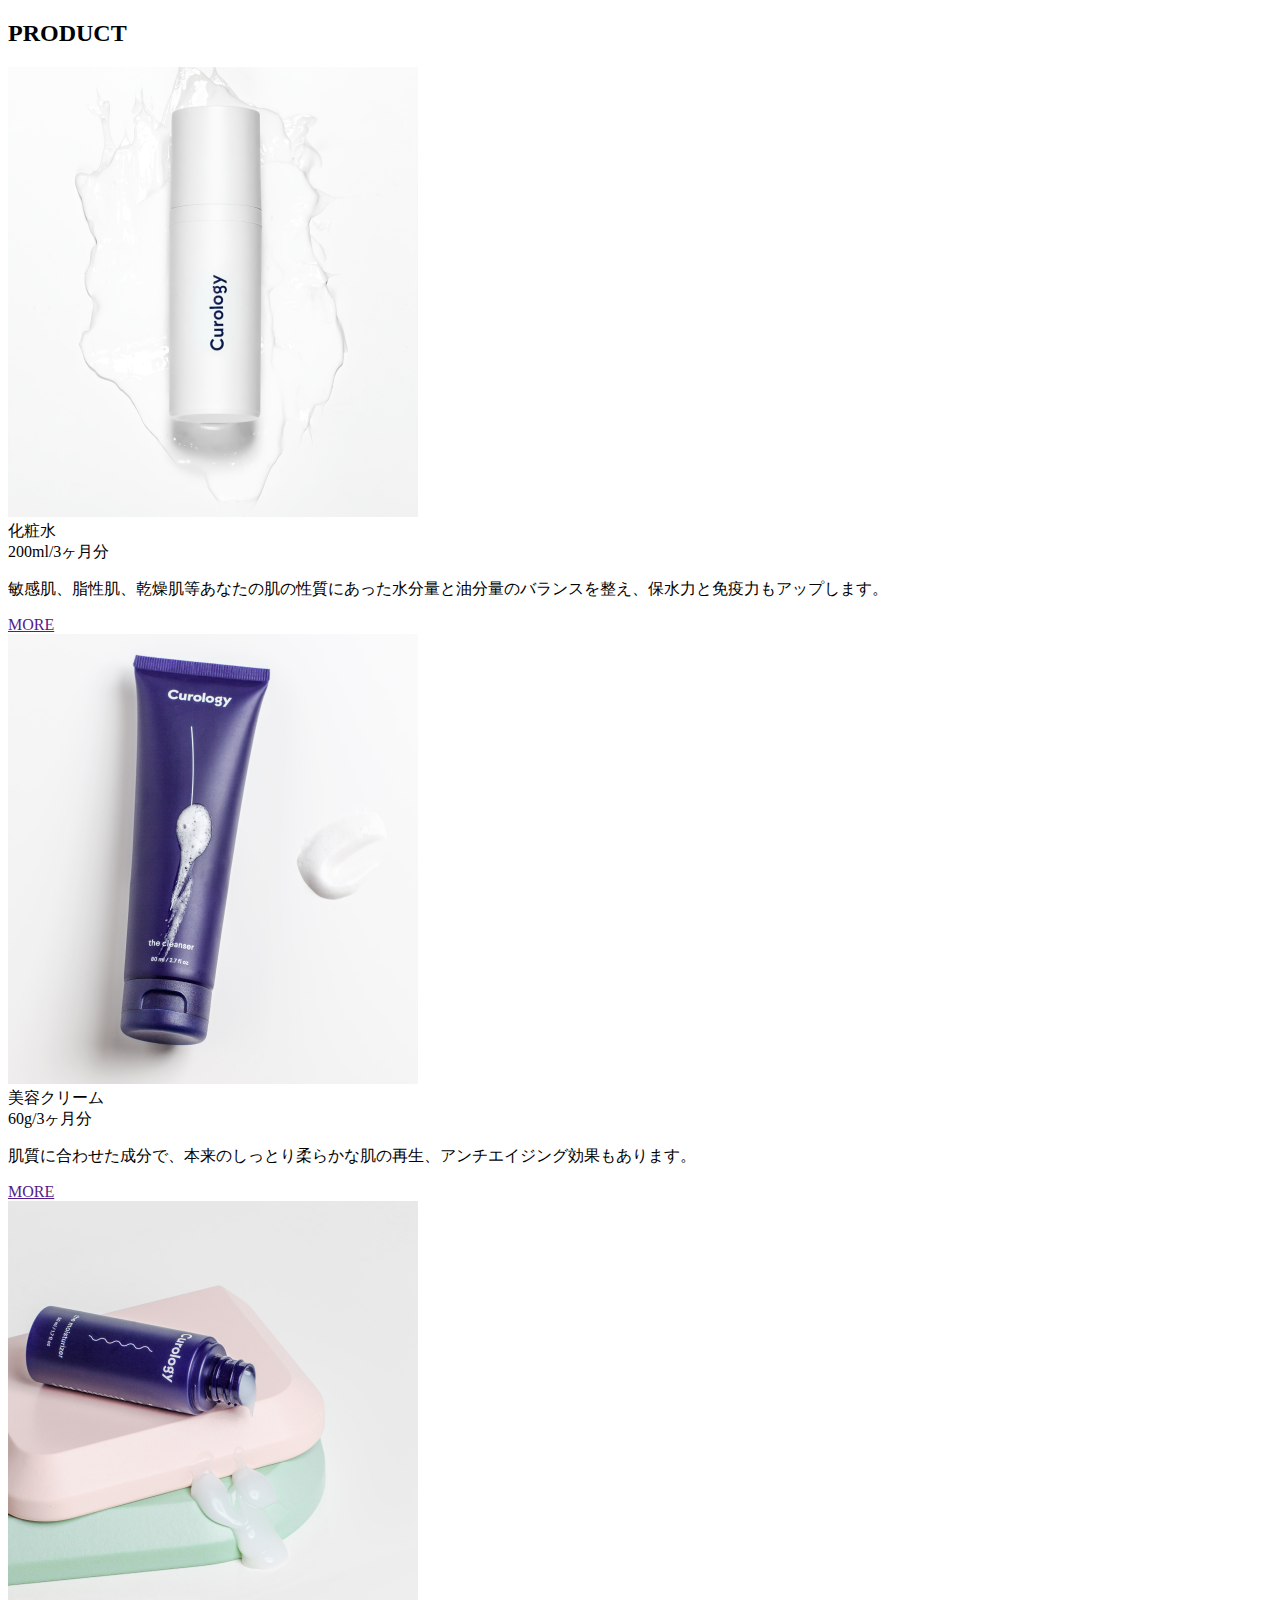
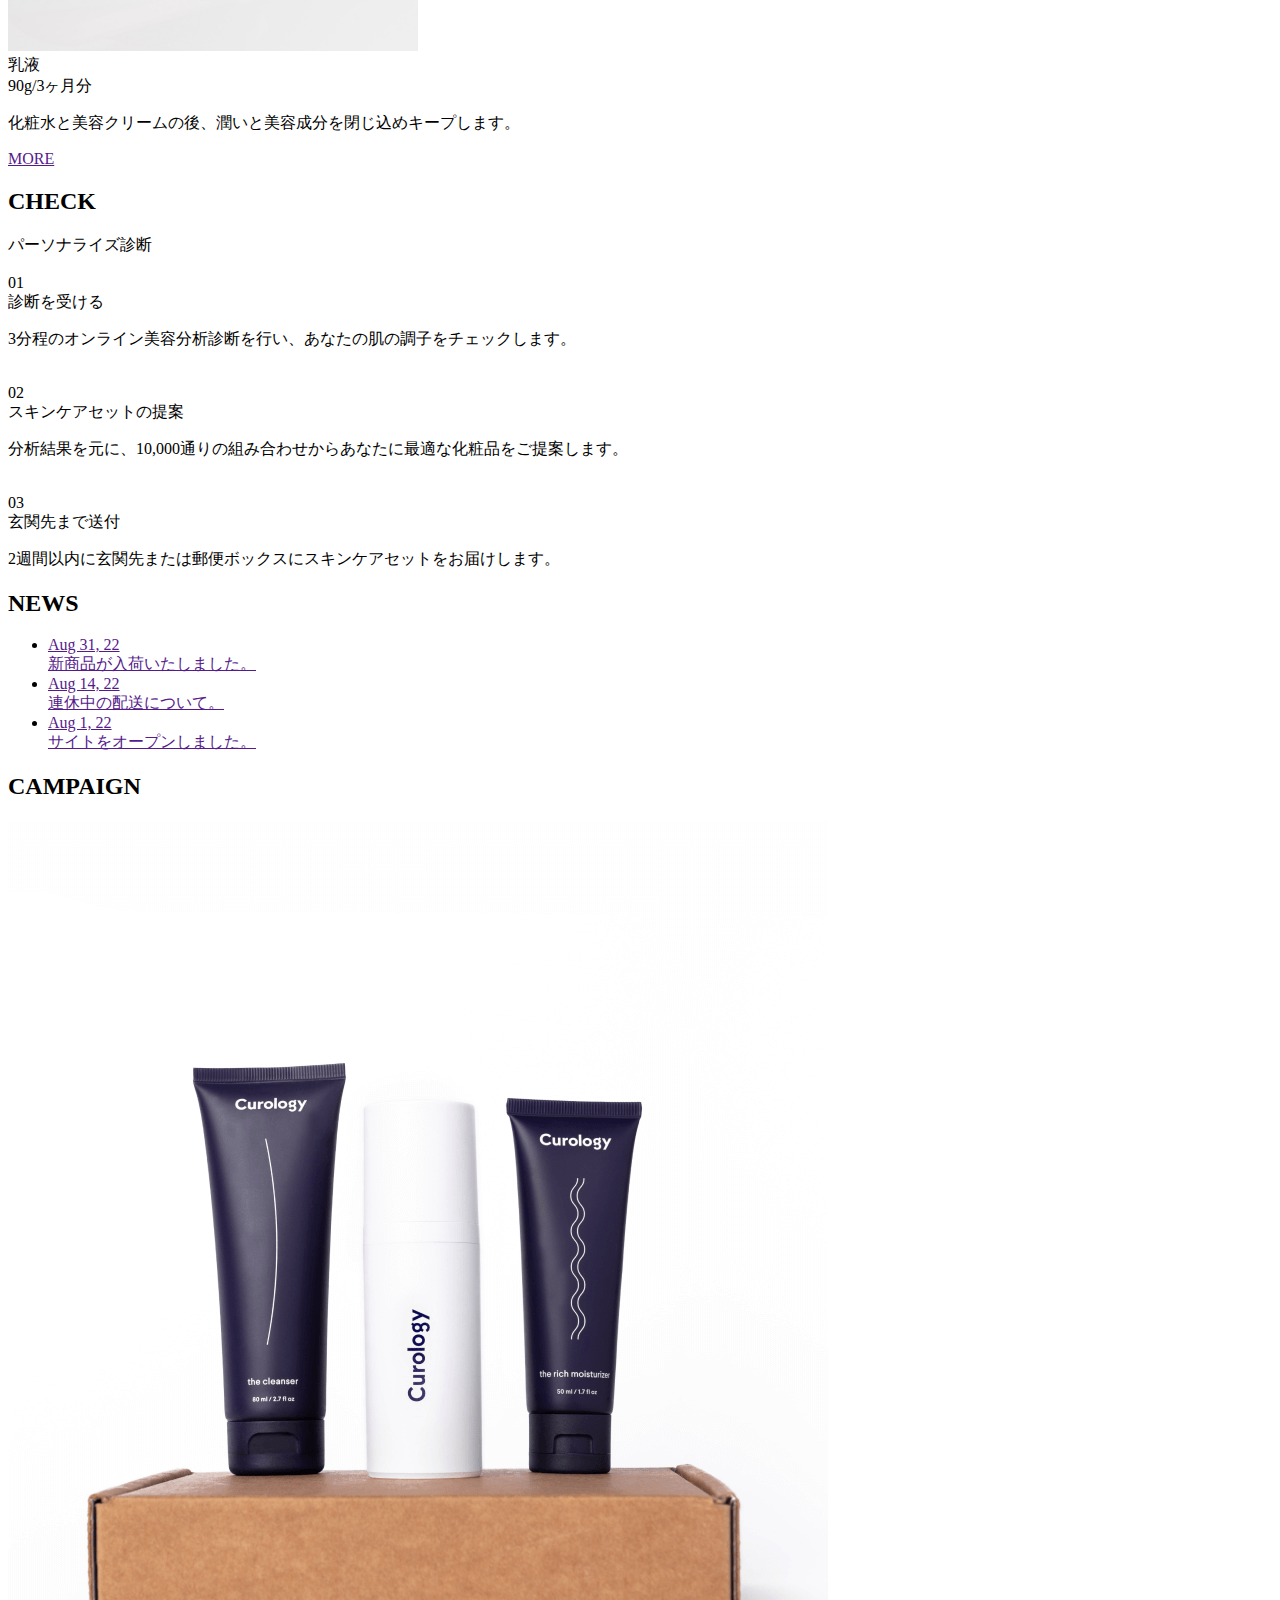
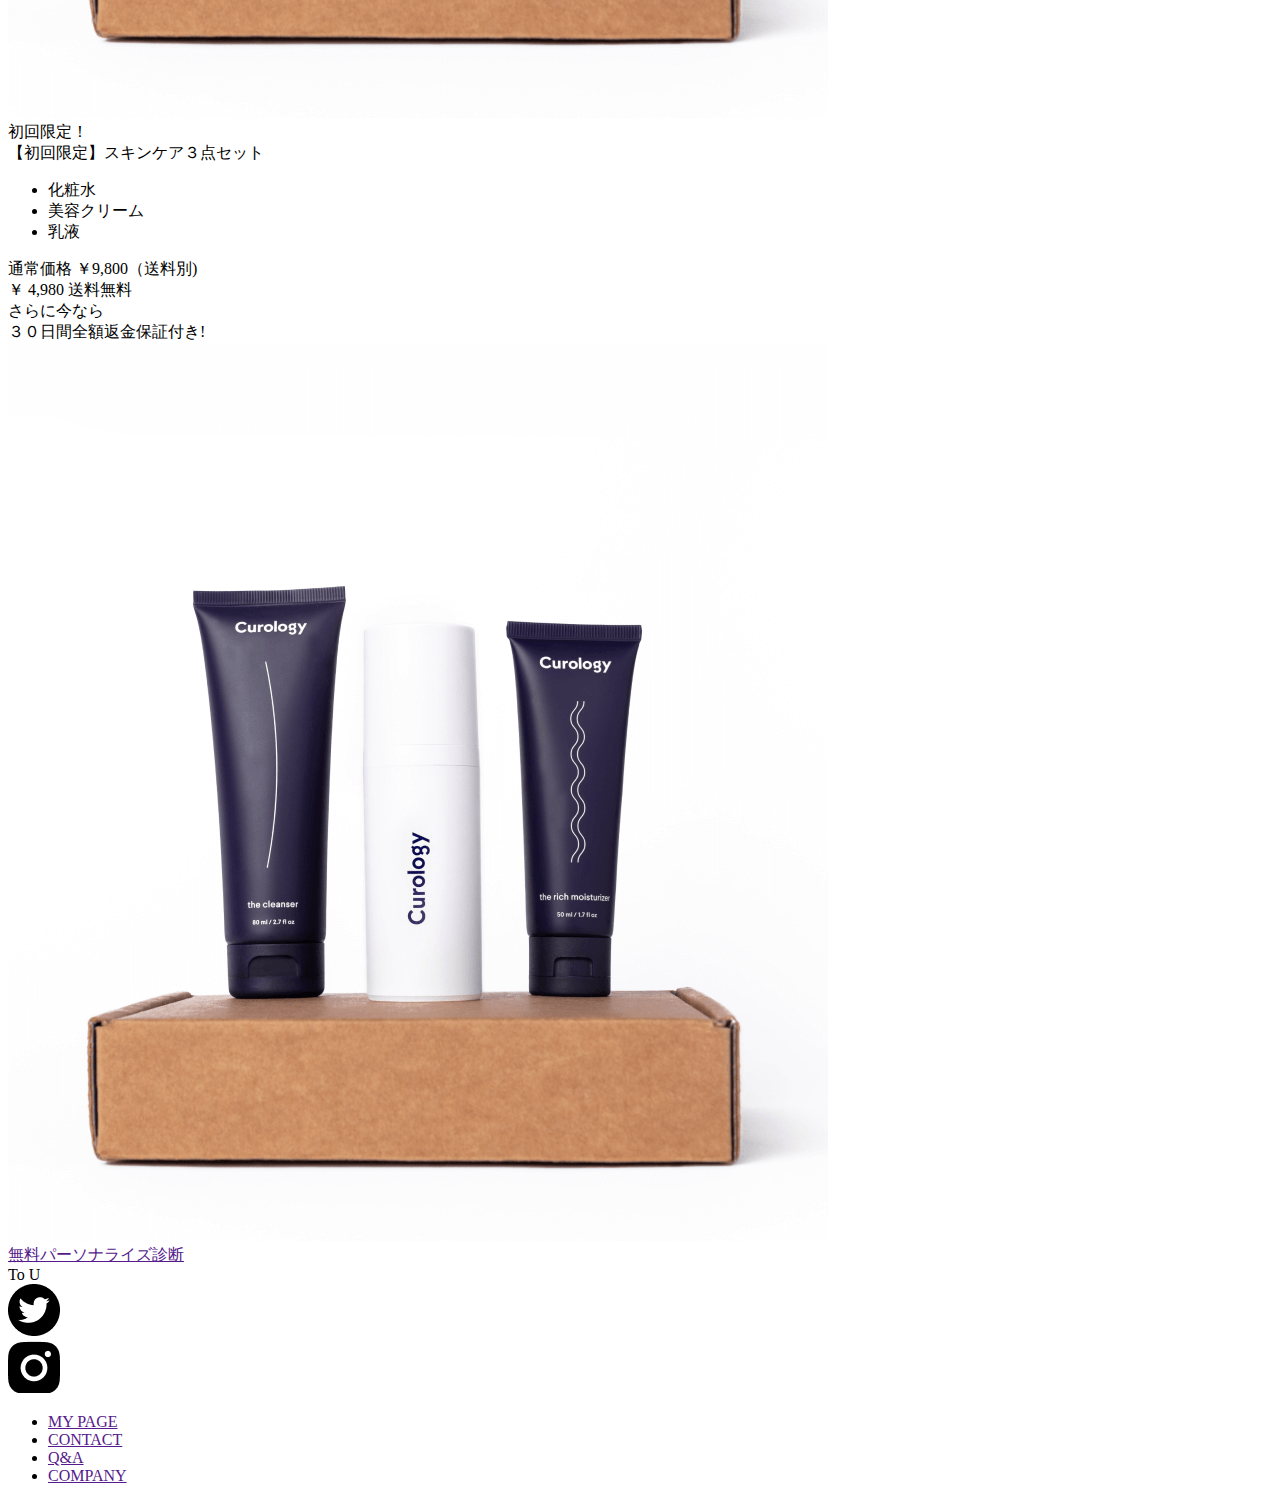
==== ToU/index.html @ 9808c196 "<mod>Modify pc and sp code." ====
<!DOCTYPE html>
<html lang="ja">

<head>
    <meta charset="UTF-8">
    <meta http-equiv="X-UA-Compatible" content="IE=edge">
    <meta name="viewport" content="width=device-width, initial-scale=1.0">
    <!-- meta -->
    <meta name="description" content="teamf制作">
    <!-- font -->
    <link rel="preconnect" href="https://fonts.googleapis.com">
    <link rel="preconnect" href="https://fonts.gstatic.com" crossorigin>
    <link
        href="https://fonts.googleapis.com/css2?family=Libre+Bodoni:wght@400;700&family=Montserrat:wght@300;400;500;700&family=Noto+Serif+JP:wght@300;400;500;700&display=swap"
        rel="stylesheet">
    <!-- title -->
    <title>To U</title>
    <!-- css -->
    <link rel="stylesheet" href="./css/style.css">
</head>

<body>
    <!-- header -->
    <!-- main -->
    <main>
        <!-- product -->
        <section class="product">
            <div class="product_wrapper product_wrapper-first">
                <div class="inner product_inner">
                    <div class="product_item product_item-first">
                        <h2 class="product_title">PRODUCT</h2>
                        <div class="product_image product_image-first"><img src="./img/product1.png" alt="lotion"></div>
                        <div class="product_content product_content-first">
                            <div class="product_name">化粧水</div>
                            <div class="product_size">200ml/3ヶ月分</div>
                            <p class="product_text product_text-first">
                                敏感肌、脂性肌、乾燥肌等あなたの肌の性質にあった水分量と油分量のバランスを整え、保水力と免疫力もアップします。</p>
                            <div class="product_link">
                                <a href="">MORE</a>
                            </div>
                        </div>
                    </div>
                </div>
            </div>
            <div class="product_wrapper product_wrapper-second">
                <div class="inner product_inner">
                    <div class="product_item">
                        <div class="product_image"><img src="./img/product2.png" alt="cream"></div>
                        <div class="product_content">
                            <div class="product_name">美容クリーム</div>
                            <div class="product_size">60g/3ヶ月分</div>
                            <p class="product_text">肌質に合わせた成分で、本来のしっとり柔らかな肌の再生、アンチエイジング効果もあります。</p>
                            <div class="product_link">
                                <a href="">MORE</a>
                            </div>
                        </div>
                    </div>
                </div>
            </div>
            <div class="product_wrapper product_wrapper-third">
                <div class="inner product_inner">
                    <div class="product_item product_item-third">
                        <div class="product_image"><img src="./img/product3.png" alt="latex"></div>
                        <div class="product_content">
                            <div class="product_name">乳液</div>
                            <div class="product_size">90g/3ヶ月分</div>
                            <p class="product_text">化粧水と美容クリームの後、潤いと美容成分を閉じ込めキープします。</p>
                            <div class="product_link">
                                <a href="">MORE</a>
                            </div>
                        </div>
                    </div>
                </div>
            </div>
        </section>
        <!-- check -->
        <section class="check">
            <div class="inner check_inner">
                <div class="check_head">
                    <h2 class="check_title">CHECK</h2>
                    <div class="check_subtitle">パーソナライズ診断</div>
                </div>
                <div class="check_body">
                    <div class="check_items">
                        <div class="check_item">
                            <div class="check_img"><img src="./img/check1.png" alt=""></div>
                            <div class="check_number">01</div>
                            <div class="check_info">診断を受ける</div>
                            <p class="check_text">3分程のオンライン美容分析診断を行い、あなたの肌の調子をチェックします。</p>
                        </div>
                        <div class="check_item">
                            <div class="check_img"><img src="./img/check2.png" alt=""></div>
                            <div class="check_number">02</div>
                            <div class="check_info">スキンケアセットの提案</div>
                            <p class="check_text">分析結果を元に、10,000通りの組み合わせからあなたに最適な化粧品をご提案します。</p>
                        </div>
                        <div class="check_item">
                            <div class="check_img"><img src="./img/check3.png" alt=""></div>
                            <div class="check_number">03</div>
                            <div class="check_info">玄関先まで送付</div>
                            <p class="check_text">2週間以内に玄関先または郵便ボックスにスキンケアセットをお届けします。</p>
                        </div>
                    </div>
                </div>
            </div>
        </section>
        <!-- news -->
        <section class="news">
            <div class="inner">
                <div class="news_title">
                    <h2>NEWS</h2>
                </div>
                <div class="news_card">
                    <ul class="news_card_ul">
                        <li class="news_card_li">
                            <a href="" class="news_card_item">
                                <div class="news_card_item_date">Aug 31, 22</div>
                                <div class="news_card_item_text">新商品が入荷いたしました。</div>
                            </a>
                        </li>
                        <li class="news_card_li">
                            <a href="" class="news_card_item">
                                <div class="news_card_item_date">Aug 14, 22</div>
                                <div class="news_card_item_text">連休中の配送について。</div>
                            </a>
                        </li>
                        <li class="news_card_li">
                            <a href="" class="news_card_item">
                                <div class="news_card_item_date">Aug 1, 22</div>
                                <div class="news_card_item_text">サイトをオープンしました。</div>
                            </a>
                        </li>
                    </ul>
                </div>
            </div>
        </section>
        <!-- campaign -->
        <section class="campaign">
            <div class="inner">
                <div class="campaign_title">
                    <h2>CAMPAIGN</h2>
                </div>
            </div>
            <div class="campaign_image--sp">
                <img src="./img/campaign.png" alt="campaign">
            </div>
            <div class="inner">
                <div class="campaign_wrap">
                    <div class="campaign_introduce">
                        <div class="campaign_introduce_header">初回限定！</div>
                        <div class="campaign_introduce_info">【初回限定】スキンケア３点セット</div>
                        <ul class="campaign_introduce_ul">
                            <li class="campaign_introduce_li">化粧水</li>
                            <li class="campaign_introduce_li">美容クリーム</li>
                            <li class="campaign_introduce_li">乳液</li>
                        </ul>
                        <div class="campaign_introduce_price">通常価格 ￥9,800（送料別)</div>
                        <div class="campaign_introduce_trueprice_wrap">
                            <div class="campaign_introduce_trueprice">
                                <span class="yen">￥</span>
                                4,980
                                <span class="postage">送料無料</span>
                            </div>
                        </div>
                        <div class="campaign_introduce_text">さらに今なら<br class="is-SP">３０日間全額返金保証付き!</div>
                    </div>
                    <div class="campaign_image">
                        <img src="./img/campaign.png" alt="campaign">
                    </div>
                </div>
            </div>
            <div class="campaign_button"><a href="" class="campaign_button--link">無料パーソナライズ診断</a></div>
        </section>
    </main>
    <!-- footer -->
    <footer class="footer">
        <div class="inner">
            <div class="footer_wrap">
                <div class="footer_left">
                    <div class="footer_logo">To U</div>
                    <div class="footer_sns">
                        <div class="footer_sns_twitter">
                            <img src="./img/twitter.png" alt="twitter">
                        </div>
                        <div class="footer_sns_instagram">
                            <img src="./img/instagram.png" alt="instagram">
                        </div>
                    </div>
                </div>
                <div class="footer_right">
                    <nab class="footer_nav">
                        <ul class="footer_nav_ul">
                            <li class="footer_nav_li"><a href="" class="footer_nav_item">MY PAGE</a></li>
                            <li class="footer_nav_li"><a href="" class="footer_nav_item">CONTACT</a></li>
                            <li class="footer_nav_li"><a href="" class="footer_nav_item">Q&A</a></li>
                            <li class="footer_nav_li"><a href="" class="footer_nav_item">COMPANY</a></li>
                        </ul>
                    </nab>
                </div>
            </div>
        </div>
    </footer>
</body>

</html>
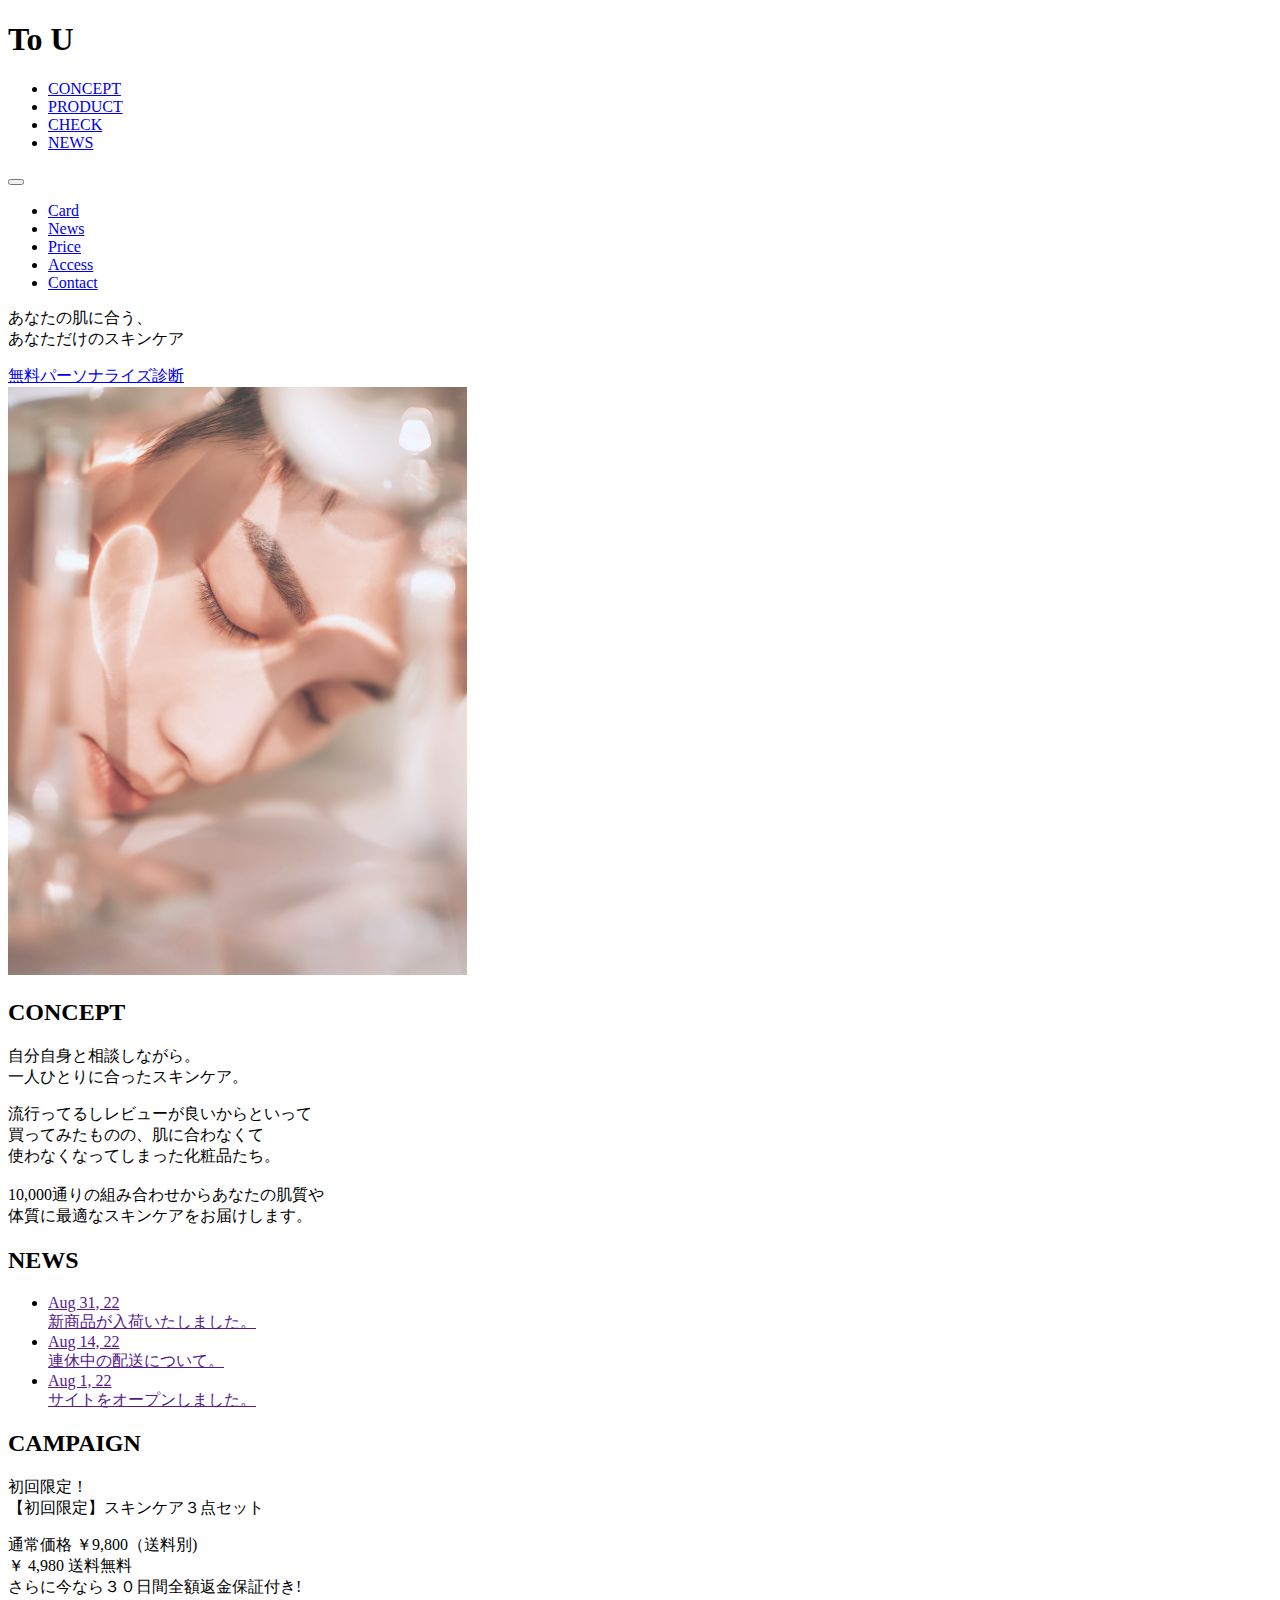
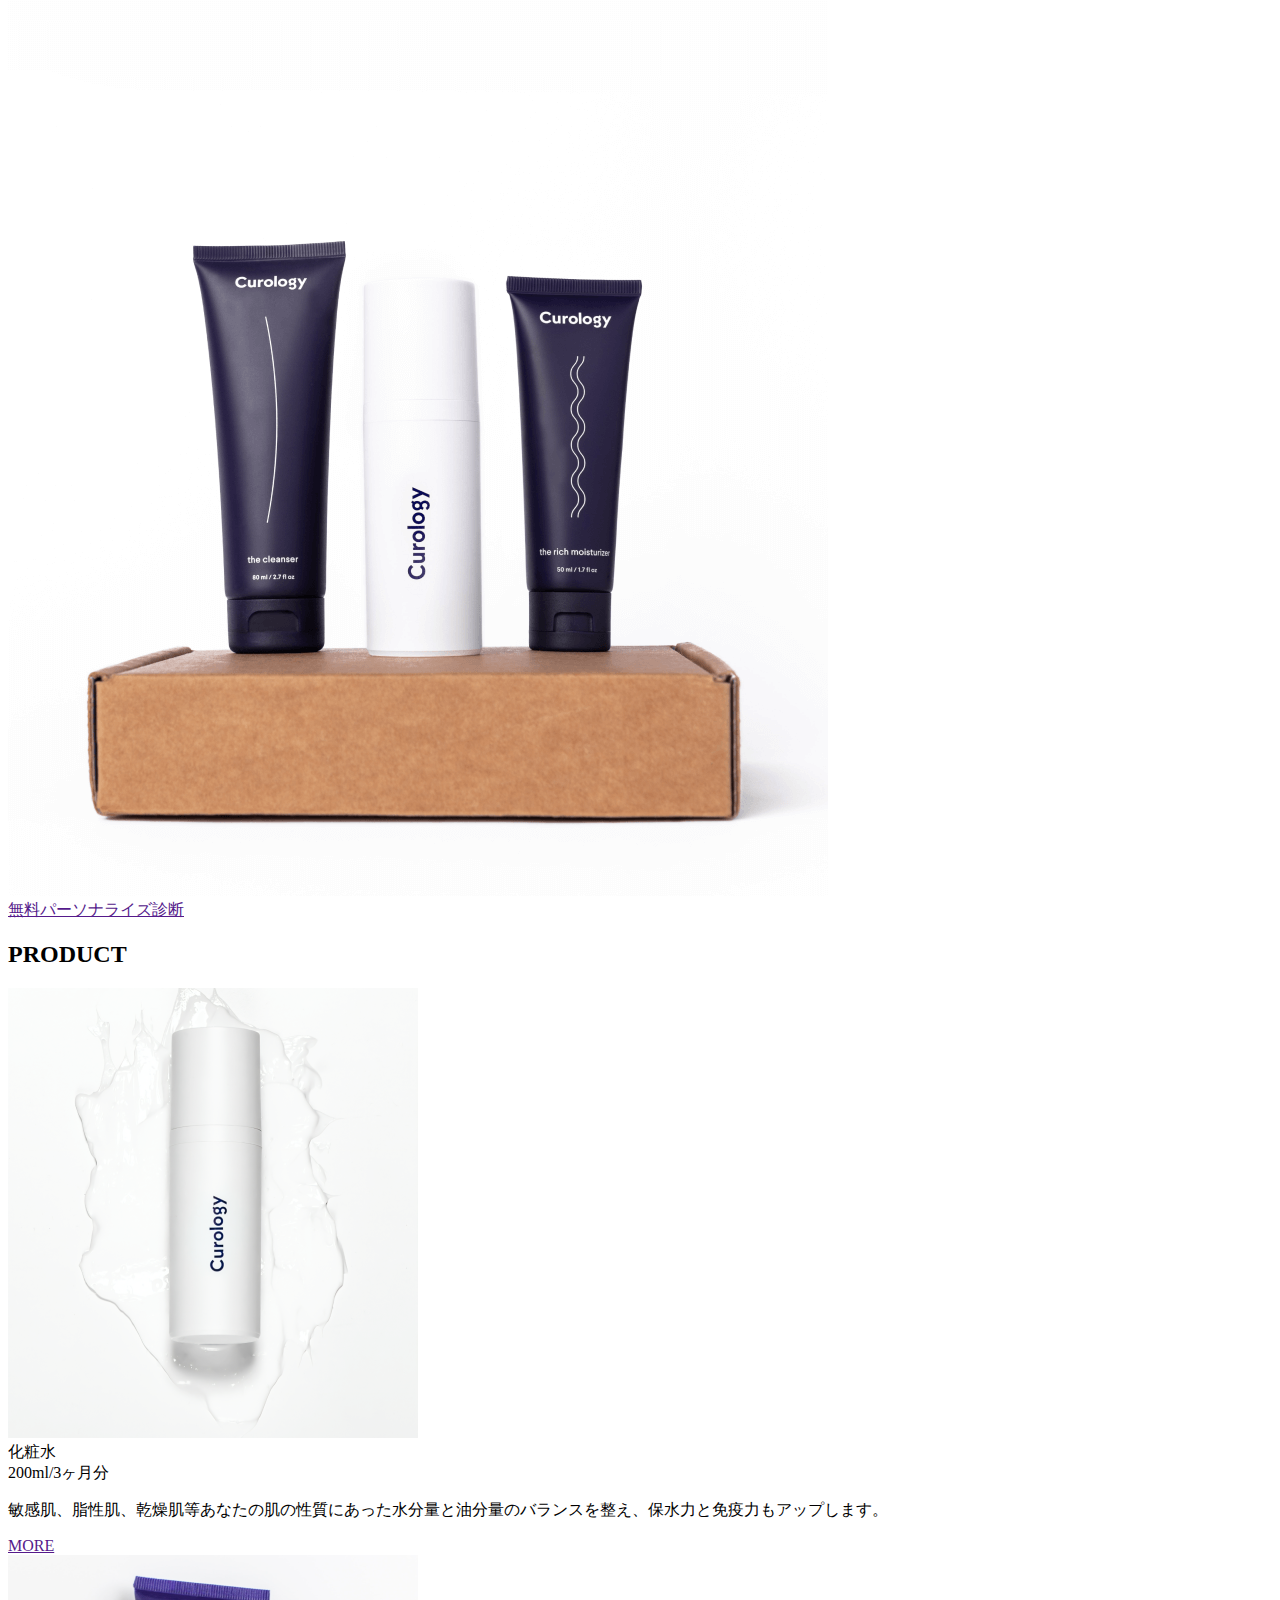
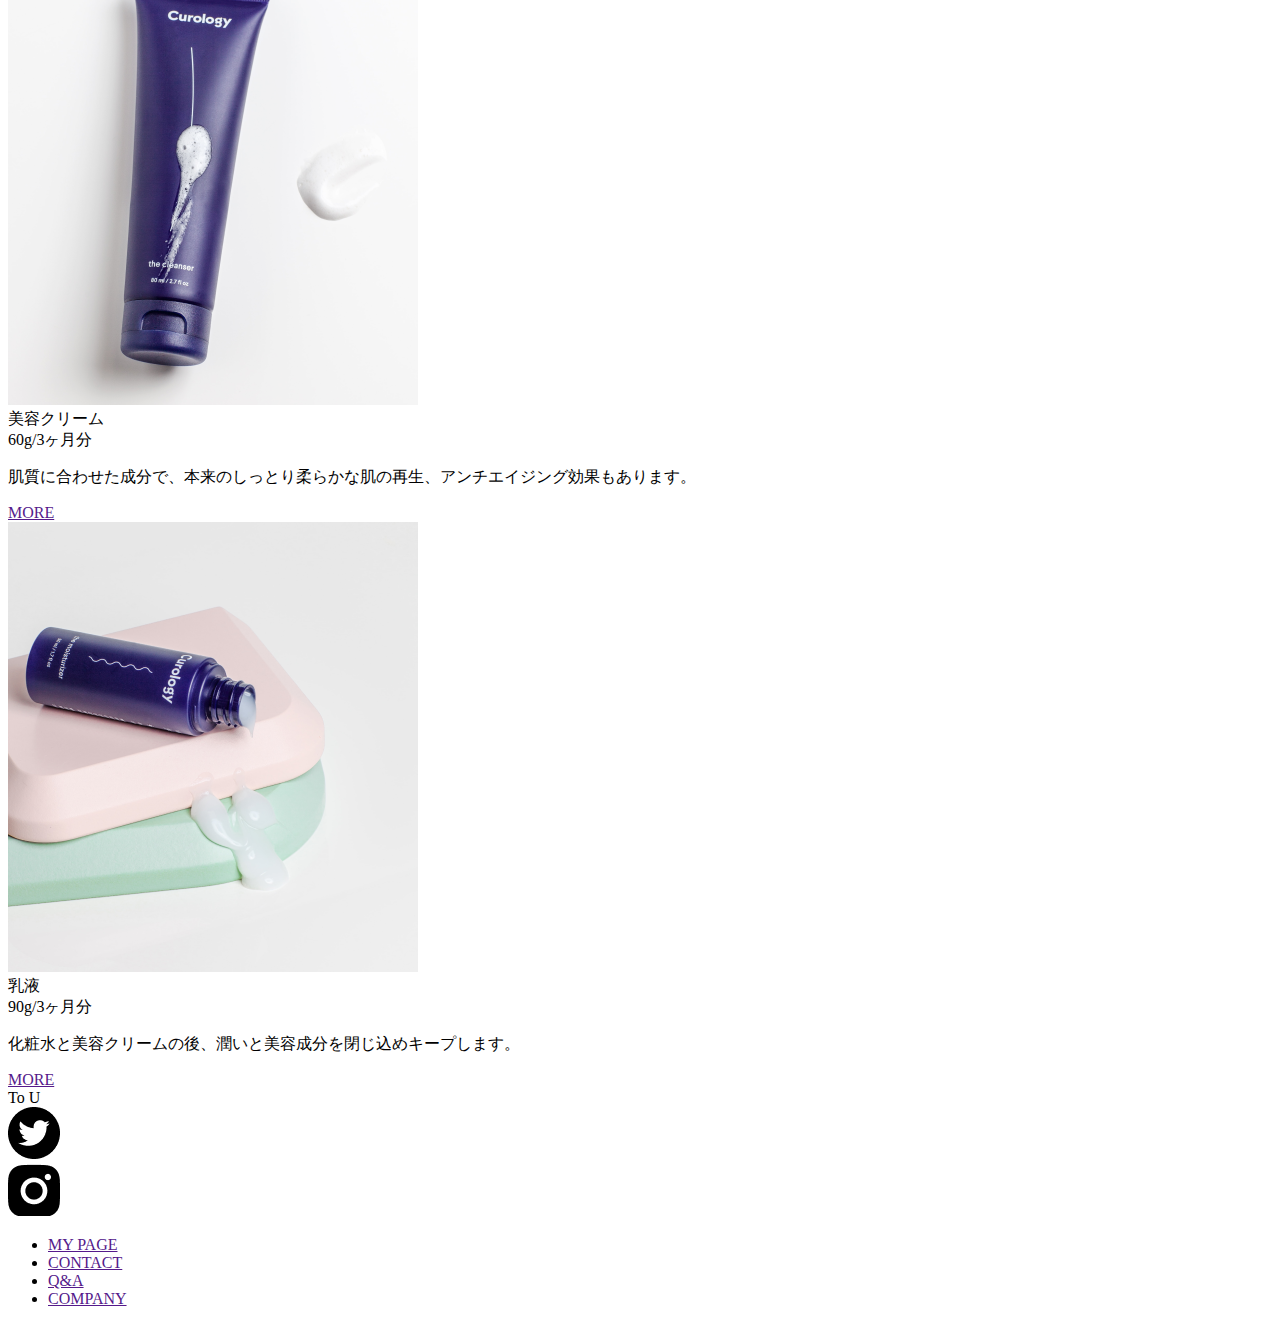
==== commit f16f4443: "header、top、concept　scssファイル修正" ====
--- a/ToU/index.html
+++ b/ToU/index.html
@@ -1,205 +1,264 @@
 <!DOCTYPE html>
 <html lang="ja">
-
-<head>
-    <meta charset="UTF-8">
-    <meta http-equiv="X-UA-Compatible" content="IE=edge">
-    <meta name="viewport" content="width=device-width, initial-scale=1.0">
+  <head>
+    <meta charset="UTF-8" />
+    <meta http-equiv="X-UA-Compatible" content="IE=edge" />
+    <meta name="viewport" content="width=device-width, initial-scale=1.0" />
     <!-- meta -->
-    <meta name="description" content="teamf制作">
+    <meta name="description" content="teamf制作" />
     <!-- font -->
-    <link rel="preconnect" href="https://fonts.googleapis.com">
-    <link rel="preconnect" href="https://fonts.gstatic.com" crossorigin>
+    <link rel="preconnect" href="https://fonts.googleapis.com" />
+    <link rel="preconnect" href="https://fonts.gstatic.com" crossorigin />
     <link
-        href="https://fonts.googleapis.com/css2?family=Libre+Bodoni:wght@400;700&family=Montserrat:wght@300;400;500;700&family=Noto+Serif+JP:wght@300;400;500;700&display=swap"
-        rel="stylesheet">
+      href="https://fonts.googleapis.com/css2?family=Libre+Bodoni:wght@400;700&family=Montserrat:wght@300;400;500;700&family=Noto+Serif+JP:wght@300;400;500;700&display=swap"
+      rel="stylesheet"
+    />
     <!-- title -->
     <title>To U</title>
     <!-- css -->
-    <link rel="stylesheet" href="./css/style.css">
-</head>
+    <link rel="stylesheet" href="./css/style.css" />
+  </head>
 
-<body>
+  <body>
     <!-- header -->
+    <header class="header">
+      <div class="header_inner inner">
+        <h1 class="header_logo">To U</h1>
+        <nav class="header_nav" id="js-nav">
+          <ul>
+            <li><a href="#CONCEPT">CONCEPT</a></li>
+            <li><a href="#PRODUCT">PRODUCT</a></li>
+            <li><a href="#CHECK">CHECK</a></li>
+            <li><a href="#NEWS">NEWS</a></li>
+          </ul>
+        </nav>
+      </div>
+    </header>
+    <button class="nav_icon js_drawer active" id="js-hamburger">
+      <span class="nav_icon_bars">
+        <span class="nav_icon_bar"></span>
+        <span class="nav_icon_bar"></span>
+        <span class="nav_icon_bar"></span>
+      </span>
+    </button>
+    <div class="drawer_background"></div>
+    <div class="nav_content">
+      <ul>
+        <li><a href="#card">Card</a></li>
+        <li><a href="#News">News</a></li>
+        <li><a href="#price">Price</a></li>
+        <li><a href="#access">Access</a></li>
+        <li><a href="#contact">Contact</a></li>
+      </ul>
+    </div>
     <!-- main -->
     <main>
-        <!-- product -->
-        <section class="product">
-            <div class="product_wrapper product_wrapper-first">
-                <div class="inner product_inner">
-                    <div class="product_item product_item-first">
-                        <h2 class="product_title">PRODUCT</h2>
-                        <div class="product_image product_image-first"><img src="./img/product1.png" alt="lotion"></div>
-                        <div class="product_content product_content-first">
-                            <div class="product_name">化粧水</div>
-                            <div class="product_size">200ml/3ヶ月分</div>
-                            <p class="product_text product_text-first">
-                                敏感肌、脂性肌、乾燥肌等あなたの肌の性質にあった水分量と油分量のバランスを整え、保水力と免疫力もアップします。</p>
-                            <div class="product_link">
-                                <a href="">MORE</a>
-                            </div>
-                        </div>
-                    </div>
-                </div>
-            </div>
-            <div class="product_wrapper product_wrapper-second">
-                <div class="inner product_inner">
-                    <div class="product_item">
-                        <div class="product_image"><img src="./img/product2.png" alt="cream"></div>
-                        <div class="product_content">
-                            <div class="product_name">美容クリーム</div>
-                            <div class="product_size">60g/3ヶ月分</div>
-                            <p class="product_text">肌質に合わせた成分で、本来のしっとり柔らかな肌の再生、アンチエイジング効果もあります。</p>
-                            <div class="product_link">
-                                <a href="">MORE</a>
-                            </div>
-                        </div>
-                    </div>
-                </div>
-            </div>
-            <div class="product_wrapper product_wrapper-third">
-                <div class="inner product_inner">
-                    <div class="product_item product_item-third">
-                        <div class="product_image"><img src="./img/product3.png" alt="latex"></div>
-                        <div class="product_content">
-                            <div class="product_name">乳液</div>
-                            <div class="product_size">90g/3ヶ月分</div>
-                            <p class="product_text">化粧水と美容クリームの後、潤いと美容成分を閉じ込めキープします。</p>
-                            <div class="product_link">
-                                <a href="">MORE</a>
-                            </div>
-                        </div>
-                    </div>
-                </div>
-            </div>
-        </section>
-        <!-- check -->
-        <section class="check">
-            <div class="inner check_inner">
-                <div class="check_head">
-                    <h2 class="check_title">CHECK</h2>
-                    <div class="check_subtitle">パーソナライズ診断</div>
-                </div>
-                <div class="check_body">
-                    <div class="check_items">
-                        <div class="check_item">
-                            <div class="check_img"><img src="./img/check1.png" alt=""></div>
-                            <div class="check_number">01</div>
-                            <div class="check_info">診断を受ける</div>
-                            <p class="check_text">3分程のオンライン美容分析診断を行い、あなたの肌の調子をチェックします。</p>
-                        </div>
-                        <div class="check_item">
-                            <div class="check_img"><img src="./img/check2.png" alt=""></div>
-                            <div class="check_number">02</div>
-                            <div class="check_info">スキンケアセットの提案</div>
-                            <p class="check_text">分析結果を元に、10,000通りの組み合わせからあなたに最適な化粧品をご提案します。</p>
-                        </div>
-                        <div class="check_item">
-                            <div class="check_img"><img src="./img/check3.png" alt=""></div>
-                            <div class="check_number">03</div>
-                            <div class="check_info">玄関先まで送付</div>
-                            <p class="check_text">2週間以内に玄関先または郵便ボックスにスキンケアセットをお届けします。</p>
-                        </div>
-                    </div>
-                </div>
-            </div>
-        </section>
-        <!-- news -->
-        <section class="news">
-            <div class="inner">
-                <div class="news_title">
-                    <h2>NEWS</h2>
-                </div>
-                <div class="news_card">
-                    <ul class="news_card_ul">
-                        <li class="news_card_li">
-                            <a href="" class="news_card_item">
-                                <div class="news_card_item_date">Aug 31, 22</div>
-                                <div class="news_card_item_text">新商品が入荷いたしました。</div>
-                            </a>
-                        </li>
-                        <li class="news_card_li">
-                            <a href="" class="news_card_item">
-                                <div class="news_card_item_date">Aug 14, 22</div>
-                                <div class="news_card_item_text">連休中の配送について。</div>
-                            </a>
-                        </li>
-                        <li class="news_card_li">
-                            <a href="" class="news_card_item">
-                                <div class="news_card_item_date">Aug 1, 22</div>
-                                <div class="news_card_item_text">サイトをオープンしました。</div>
-                            </a>
-                        </li>
-                    </ul>
-                </div>
-            </div>
-        </section>
-        <!-- campaign -->
-        <section class="campaign">
-            <div class="inner">
-                <div class="campaign_title">
-                    <h2>CAMPAIGN</h2>
-                </div>
-            </div>
-            <div class="campaign_image--sp">
-                <img src="./img/campaign.png" alt="campaign">
-            </div>
-            <div class="inner">
-                <div class="campaign_wrap">
-                    <div class="campaign_introduce">
-                        <div class="campaign_introduce_header">初回限定！</div>
-                        <div class="campaign_introduce_info">【初回限定】スキンケア３点セット</div>
-                        <ul class="campaign_introduce_ul">
-                            <li class="campaign_introduce_li">化粧水</li>
-                            <li class="campaign_introduce_li">美容クリーム</li>
-                            <li class="campaign_introduce_li">乳液</li>
-                        </ul>
-                        <div class="campaign_introduce_price">通常価格 ￥9,800（送料別)</div>
-                        <div class="campaign_introduce_trueprice_wrap">
-                            <div class="campaign_introduce_trueprice">
-                                <span class="yen">￥</span>
-                                4,980
-                                <span class="postage">送料無料</span>
-                            </div>
-                        </div>
-                        <div class="campaign_introduce_text">さらに今なら<br class="is-SP">３０日間全額返金保証付き!</div>
-                    </div>
-                    <div class="campaign_image">
-                        <img src="./img/campaign.png" alt="campaign">
-                    </div>
-                </div>
-            </div>
-            <div class="campaign_button"><a href="" class="campaign_button--link">無料パーソナライズ診断</a></div>
-        </section>
+      <!-- top -->
+      <section class="top">
+        <div class="inner">
+          <div class="top_contents">
+            <p class="top_title">
+              あなたの肌に合う、<br />
+              あなただけのスキンケア
+            </p>
+            <div class="top_btn">
+              <a href="#">無料パーソナライズ診断</a>
+            </div>
+          </div>
+          <div class="angle_square"></div>
+          <!-- /.angle_square -->
+        </div>
+      </section>
+      <section class="concept">
+        <div class="inner">
+          <div class="concept_contents">
+            <div class="concept_picture">
+              <img src="./img/concept.png" alt="" />
+            </div>
+            <div class="concept_text">
+              <h2 class="concept_title">CONCEPT</h2>
+              <p class="concept_text_title">
+                自分自身と相談しながら。<br />
+                一人ひとりに合ったスキンケア。
+              </p>
+              <p class="concept_text_message">
+                流行ってるしレビューが良いからといって<br />
+                買ってみたものの、肌に合わなくて<br />
+                使わなくなってしまった化粧品たち。<br /><br />
+                10,000通りの組み合わせからあなたの肌質や<br />
+                体質に最適なスキンケアをお届けします。
+              </p>
+            </div>
+          </div>
+        </div>
+      </section>
+      <!-- news -->
+      <section class="news">
+        <div class="inner">
+          <div class="news_title">
+            <h2>NEWS</h2>
+          </div>
+          <div class="news_card">
+            <ul class="news_card_ul">
+              <li class="news_card_li">
+                <a href="" class="news_card_item">
+                  <div class="news_card_item_date">Aug 31, 22</div>
+                  <div class="news_card_item_text">
+                    新商品が入荷いたしました。
+                  </div>
+                </a>
+              </li>
+              <li class="news_card_li">
+                <a href="" class="news_card_item">
+                  <div class="news_card_item_date">Aug 14, 22</div>
+                  <div class="news_card_item_text">連休中の配送について。</div>
+                </a>
+              </li>
+              <li class="news_card_li">
+                <a href="" class="news_card_item">
+                  <div class="news_card_item_date">Aug 1, 22</div>
+                  <div class="news_card_item_text">
+                    サイトをオープンしました。
+                  </div>
+                </a>
+              </li>
+            </ul>
+          </div>
+        </div>
+      </section>
+      <!-- campaign -->
+      <section class="campaign">
+        <div class="inner">
+          <div class="campaign_title">
+            <h2>CAMPAIGN</h2>
+          </div>
+          <div class="campaign_wrap">
+            <div class="campaign_introduce">
+              <div class="campaign_introduce_header">初回限定！</div>
+              <div class="campaign_introduce_info">
+                【初回限定】スキンケア３点セット
+              </div>
+              <ul class="campaign_introduce_ul">
+                <div class="campaign_introduce_li"></div>
+                <div class="campaign_introduce_li"></div>
+                <div class="campaign_introduce_li"></div>
+              </ul>
+              <div class="campaign_introduce_price">
+                通常価格 ￥9,800（送料別)
+              </div>
+              <div class="campaign_introduce_trueprice">
+                <span class="yen">￥</span>
+                4,980
+                <span class="postage">送料無料</span>
+              </div>
+              <div class="campaign_introduce_text">
+                さらに今なら３０日間全額返金保証付き!
+              </div>
+            </div>
+            <div class="campaign_image">
+              <img src="./img/campaign.png" alt="campaign" />
+            </div>
+            <div class="campaign_button">
+              <a href="" class="campaign_button--link"
+                >無料パーソナライズ診断</a
+              >
+            </div>
+          </div>
+        </div>
+      </section>
     </main>
+    <!-- product -->
+    <section class="product">
+      <div class="inner product_inner">
+        <div class="product_item">
+          <h2 class="product_title">PRODUCT</h2>
+          <div class="product_image">
+            <img src="./img/product1.png" alt="lotion" />
+          </div>
+          <div class="product_content">
+            <div class="product_name">化粧水</div>
+            <div class="product_size">200ml/3ヶ月分</div>
+            <p class="product_text">
+              敏感肌、脂性肌、乾燥肌等あなたの肌の性質にあった水分量と油分量のバランスを整え、保水力と免疫力もアップします。
+            </p>
+            <a href="" class="product_link">MORE</a>
+          </div>
+        </div>
+        <div class="product_item">
+          <div class="product_image">
+            <img src="./img/product2.png" alt="cream" />
+          </div>
+          <div class="product_content">
+            <div class="product_name">美容クリーム</div>
+            <div class="product_size">60g/3ヶ月分</div>
+            <p class="product_text">
+              肌質に合わせた成分で、本来のしっとり柔らかな肌の再生、アンチエイジング効果もあります。
+            </p>
+            <a href="" class="product_link">MORE</a>
+          </div>
+        </div>
+        <div class="product_item">
+          <div class="product_image">
+            <img src="./img/product3.png" alt="latex" />
+          </div>
+          <div class="product_content">
+            <div class="product_name">乳液</div>
+            <div class="product_size">90g/3ヶ月分</div>
+            <p class="product_text">
+              化粧水と美容クリームの後、潤いと美容成分を閉じ込めキープします。
+            </p>
+            <a href="" class="product_link">MORE</a>
+          </div>
+        </div>
+      </div>
+    </section>
+    <!-- check -->
     <!-- footer -->
     <footer class="footer">
-        <div class="inner">
-            <div class="footer_wrap">
-                <div class="footer_left">
-                    <div class="footer_logo">To U</div>
-                    <div class="footer_sns">
-                        <div class="footer_sns_twitter">
-                            <img src="./img/twitter.png" alt="twitter">
-                        </div>
-                        <div class="footer_sns_instagram">
-                            <img src="./img/instagram.png" alt="instagram">
-                        </div>
-                    </div>
-                </div>
-                <div class="footer_right">
-                    <nab class="footer_nav">
-                        <ul class="footer_nav_ul">
-                            <li class="footer_nav_li"><a href="" class="footer_nav_item">MY PAGE</a></li>
-                            <li class="footer_nav_li"><a href="" class="footer_nav_item">CONTACT</a></li>
-                            <li class="footer_nav_li"><a href="" class="footer_nav_item">Q&A</a></li>
-                            <li class="footer_nav_li"><a href="" class="footer_nav_item">COMPANY</a></li>
-                        </ul>
-                    </nab>
-                </div>
-            </div>
-        </div>
+      <div class="inner">
+        <div class="footer_wrap">
+          <div class="footer_left">
+            <div class="footer_logo">To U</div>
+            <div class="footer_sns">
+              <div class="footer_sns_twitter">
+                <img src="./img/twitter.png" alt="twitter" />
+              </div>
+              <div class="footer_sns_instagram">
+                <img src="./img/instagram.png" alt="instagram" />
+              </div>
+            </div>
+          </div>
+          <div class="footer_right">
+            <nab class="footer_nav">
+              <ul class="footer_nav_ul">
+                <li class="footer_nav_li">
+                  <a href="" class="footer_nav_item">MY PAGE</a>
+                </li>
+                <li class="footer_nav_li">
+                  <a href="" class="footer_nav_item">CONTACT</a>
+                </li>
+                <li class="footer_nav_li">
+                  <a href="" class="footer_nav_item">Q&A</a>
+                </li>
+                <li class="footer_nav_li">
+                  <a href="" class="footer_nav_item">COMPANY</a>
+                </li>
+              </ul>
+            </nab>
+          </div>
+        </div>
+      </div>
     </footer>
-</body>
 
-</html>+    <script>
+      // ドロワー
+      const ham = document.querySelector("#js-hamburger"); //js-hamburgerの要素を取得し、変数hamに格納
+      const nav = document.querySelector("#js-nav"); //js-navの要素を取得し、変数navに格納
+
+      ham.addEventListener("click", function () {
+        ham.classList.toggle("active"); // ハンバーガーメニューにactiveクラスを付け外し
+        nav.classList.toggle("active"); // ナビゲーションメニューにactiveクラスを付け外し
+      });
+    </script>
+  </body>
+</html>
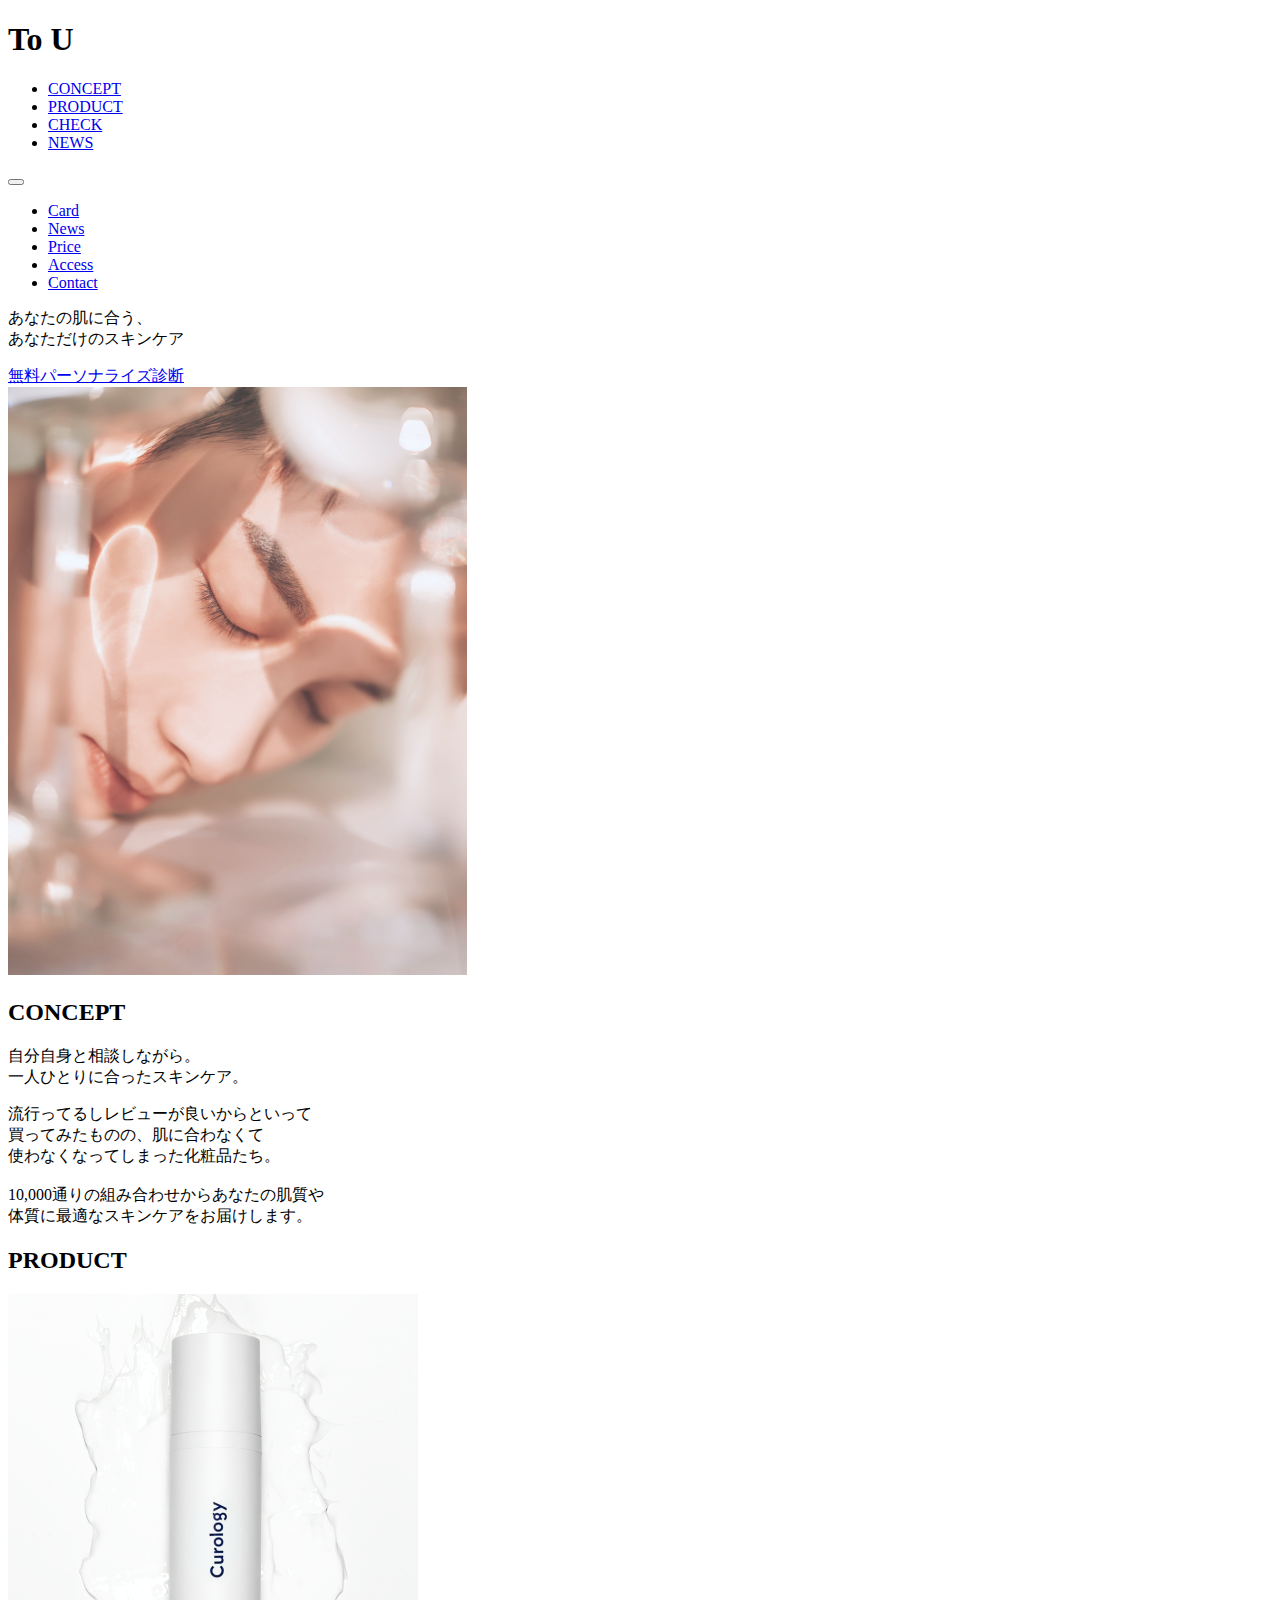
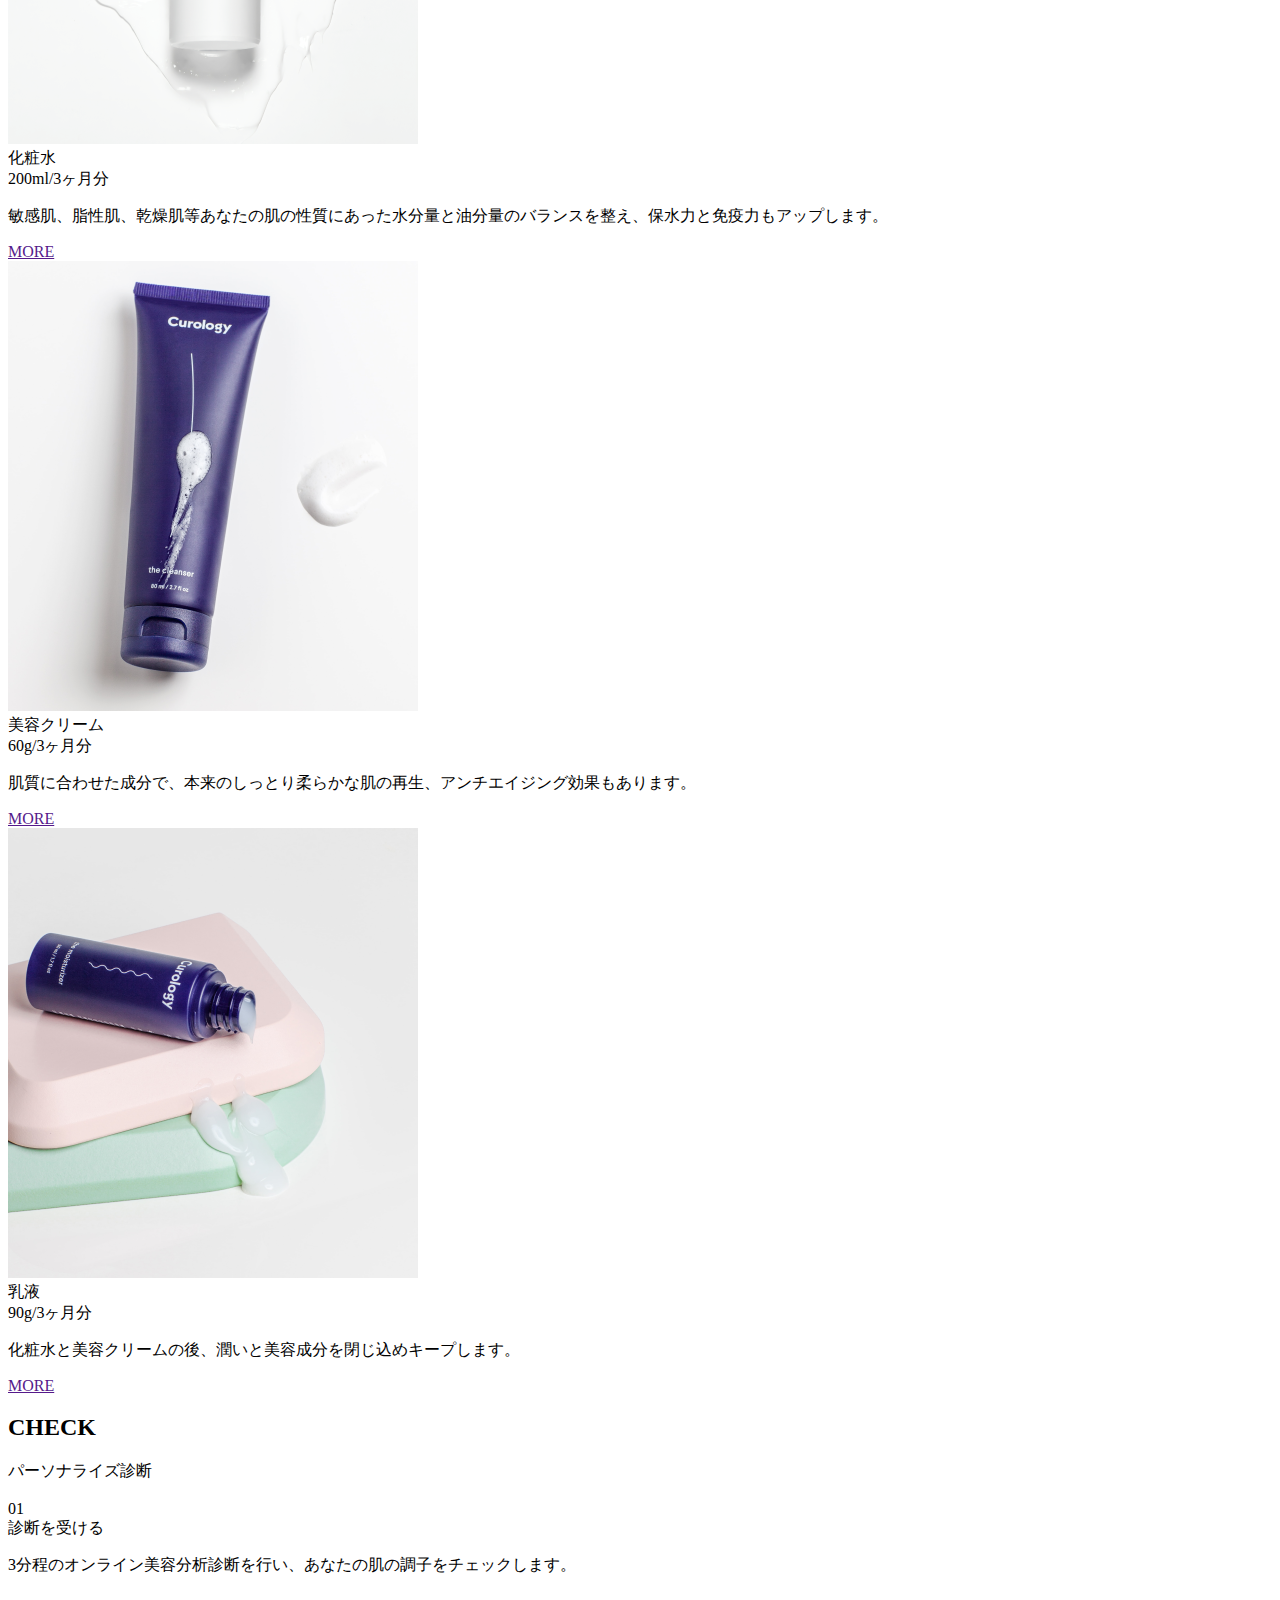
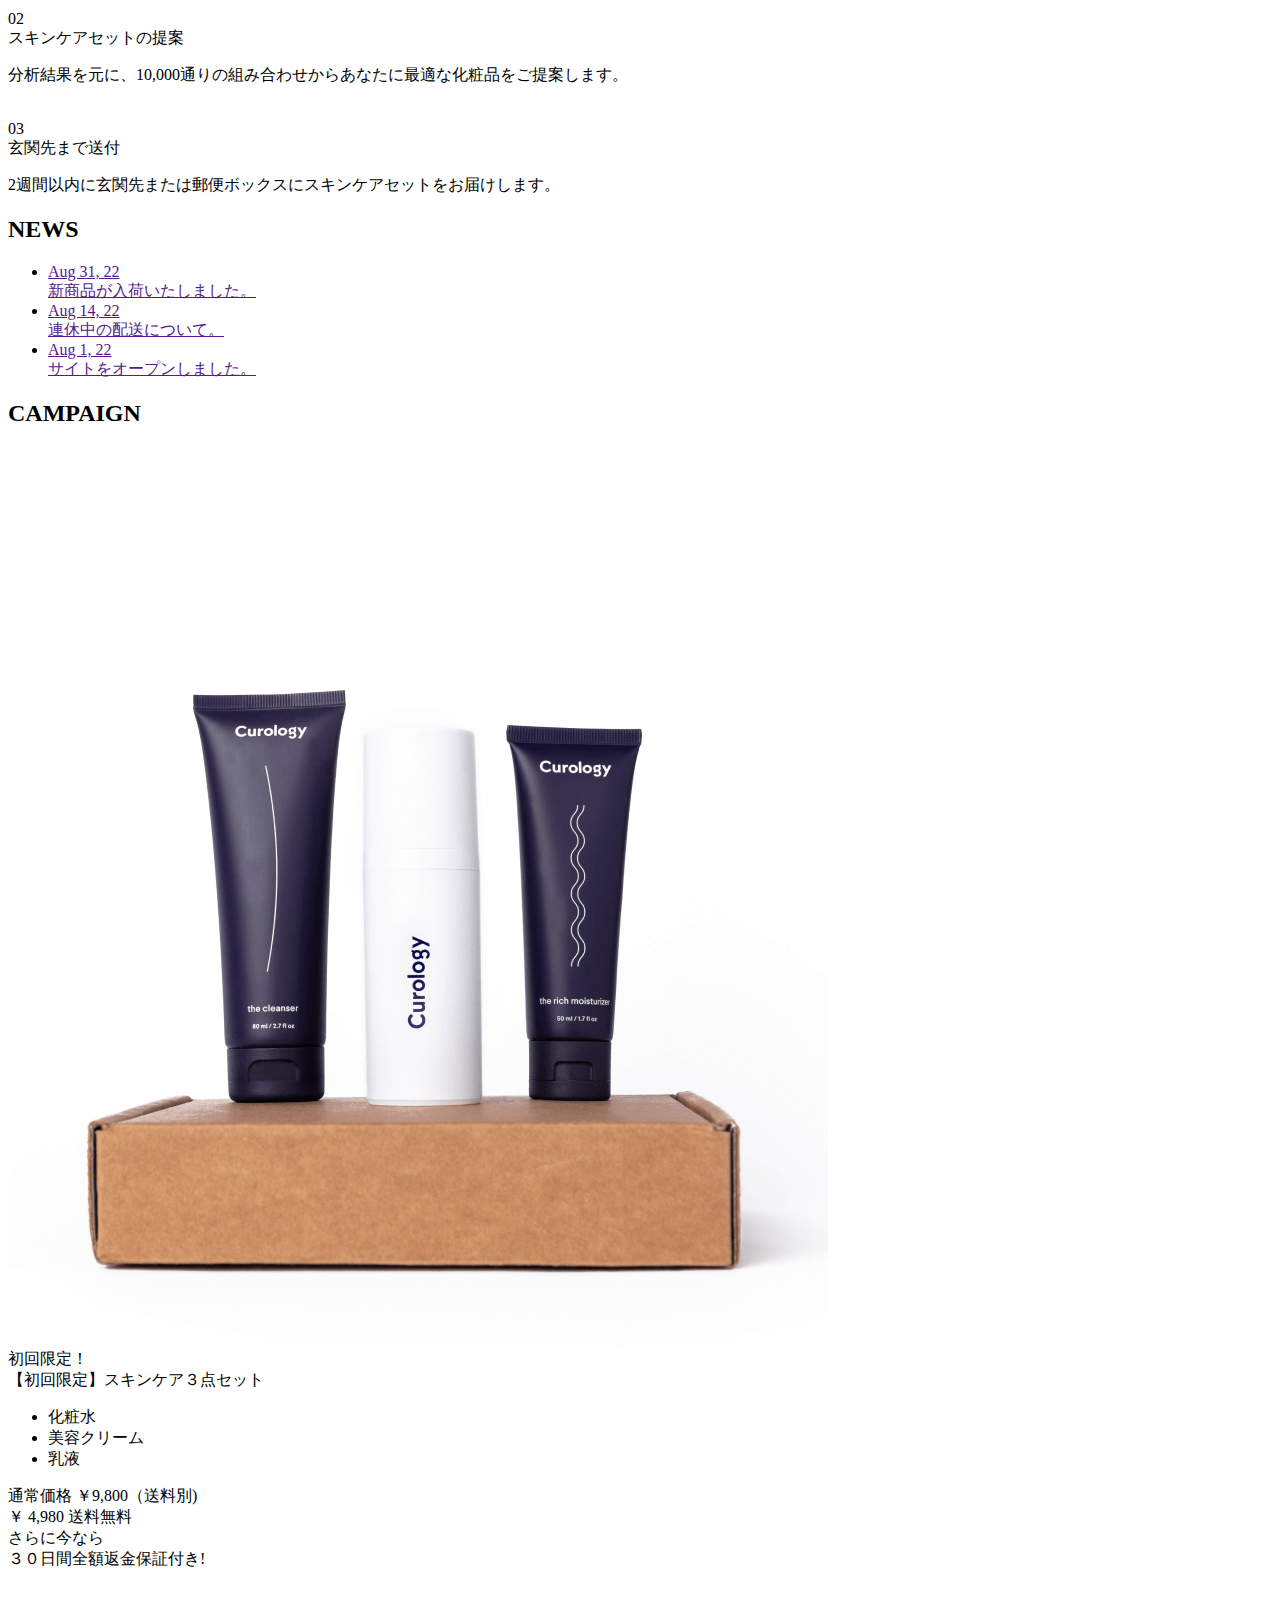
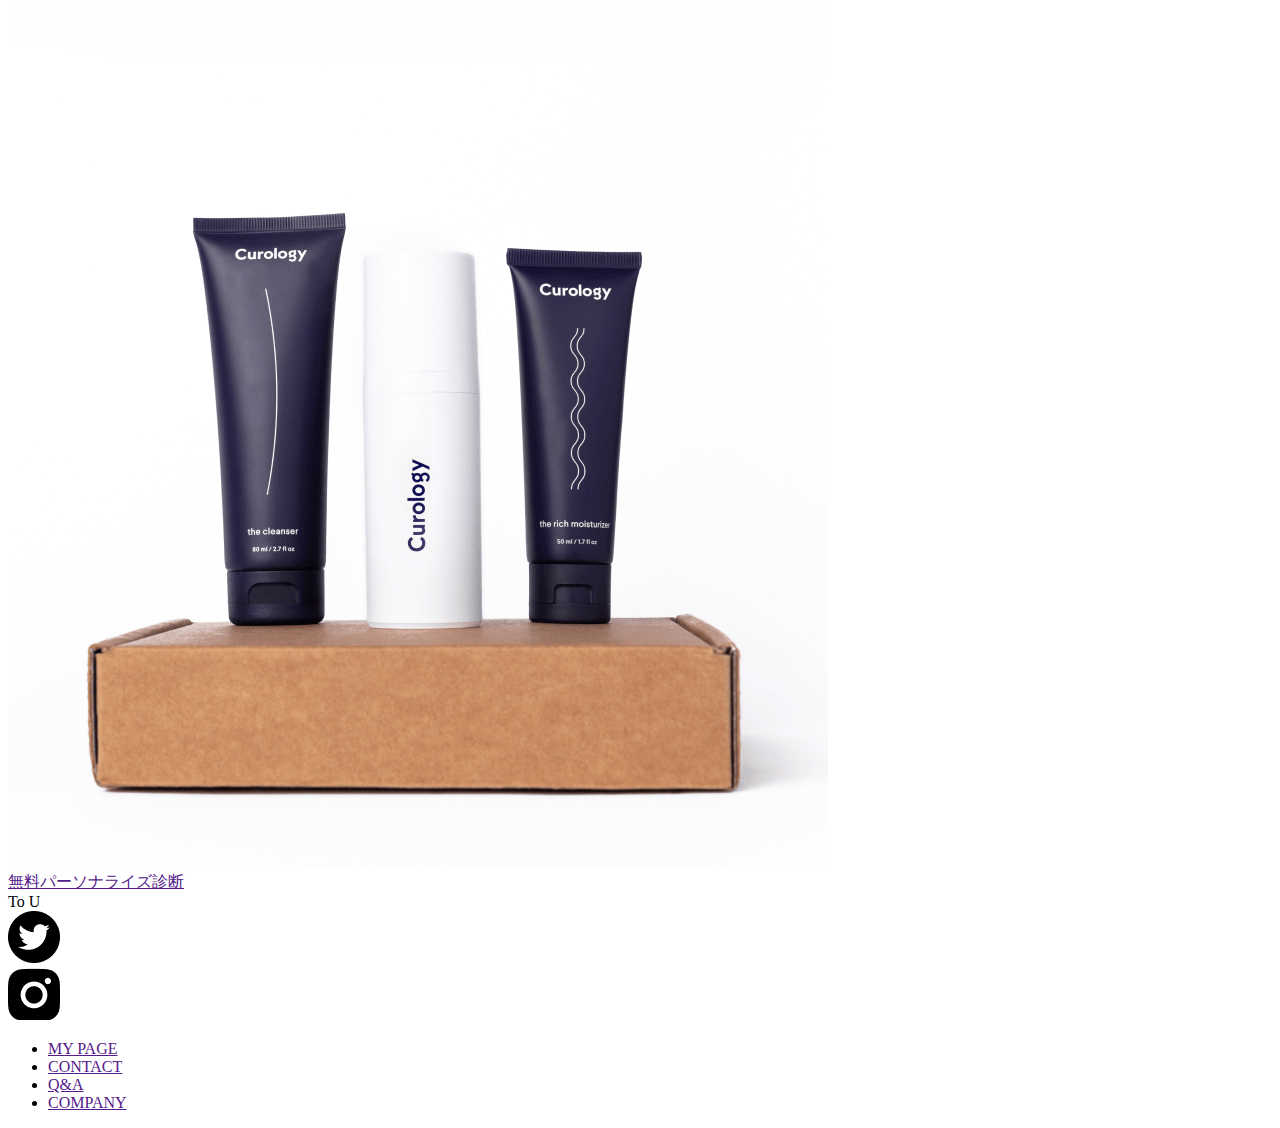
==== commit 53529261: "Merge branch 'main' into test_maru2" ====
--- a/ToU/index.html
+++ b/ToU/index.html
@@ -92,6 +92,110 @@
           </div>
         </div>
       </section>
+      <!-- product -->
+      <section class="product">
+        <div class="product_wrapper product_wrapper-first">
+          <div class="inner product_inner">
+            <div class="product_item product_item-first">
+              <h2 class="product_title">PRODUCT</h2>
+              <div class="product_image product_image-first">
+                <img src="./img/product1.png" alt="lotion" />
+              </div>
+              <div class="product_content product_content-first">
+                <div class="product_name">化粧水</div>
+                <div class="product_size">200ml/3ヶ月分</div>
+                <p class="product_text product_text-first">
+                  敏感肌、脂性肌、乾燥肌等あなたの肌の性質にあった水分量と油分量のバランスを整え、保水力と免疫力もアップします。
+                </p>
+                <div class="product_link">
+                  <a href="">MORE</a>
+                </div>
+              </div>
+            </div>
+          </div>
+        </div>
+        <div class="product_wrapper product_wrapper-second">
+          <div class="inner product_inner">
+            <div class="product_item">
+              <div class="product_image">
+                <img src="./img/product2.png" alt="cream" />
+              </div>
+              <div class="product_content">
+                <div class="product_name">美容クリーム</div>
+                <div class="product_size">60g/3ヶ月分</div>
+                <p class="product_text">
+                  肌質に合わせた成分で、本来のしっとり柔らかな肌の再生、アンチエイジング効果もあります。
+                </p>
+                <div class="product_link">
+                  <a href="">MORE</a>
+                </div>
+              </div>
+            </div>
+          </div>
+        </div>
+        <div class="product_wrapper product_wrapper-third">
+          <div class="inner product_inner">
+            <div class="product_item product_item-third">
+              <div class="product_image">
+                <img src="./img/product3.png" alt="latex" />
+              </div>
+              <div class="product_content">
+                <div class="product_name">乳液</div>
+                <div class="product_size">90g/3ヶ月分</div>
+                <p class="product_text">
+                  化粧水と美容クリームの後、潤いと美容成分を閉じ込めキープします。
+                </p>
+                <div class="product_link">
+                  <a href="">MORE</a>
+                </div>
+              </div>
+            </div>
+          </div>
+        </div>
+      </section>
+      <!-- check -->
+      <section class="check">
+        <div class="inner check_inner">
+          <div class="check_head">
+            <h2 class="check_title">CHECK</h2>
+            <div class="check_subtitle">パーソナライズ診断</div>
+          </div>
+          <div class="check_body">
+            <div class="check_items">
+              <div class="check_item">
+                <div class="check_img">
+                  <img src="./img/check1.png" alt="" />
+                </div>
+                <div class="check_number">01</div>
+                <div class="check_info">診断を受ける</div>
+                <p class="check_text">
+                  3分程のオンライン美容分析診断を行い、あなたの肌の調子をチェックします。
+                </p>
+              </div>
+              <div class="check_item">
+                <div class="check_img">
+                  <img src="./img/check2.png" alt="" />
+                </div>
+                <div class="check_number">02</div>
+                <div class="check_info">スキンケアセットの提案</div>
+                <p class="check_text">
+                  分析結果を元に、10,000通りの組み合わせからあなたに最適な化粧品をご提案します。
+                </p>
+              </div>
+              <div class="check_item">
+                <div class="check_img">
+                  <img src="./img/check3.png" alt="" />
+                </div>
+                <div class="check_number">03</div>
+                <div class="check_info">玄関先まで送付</div>
+                <p class="check_text">
+                  2週間以内に玄関先または郵便ボックスにスキンケアセットをお届けします。
+                </p>
+              </div>
+            </div>
+          </div>
+        </div>
+      </section>
       <!-- news -->
       <section class="news">
         <div class="inner">
@@ -132,6 +236,11 @@
           <div class="campaign_title">
             <h2>CAMPAIGN</h2>
           </div>
+        </div>
+        <div class="campaign_image--sp">
+          <img src="./img/campaign.png" alt="campaign" />
+        </div>
+        <div class="inner">
           <div class="campaign_wrap">
             <div class="campaign_introduce">
               <div class="campaign_introduce_header">初回限定！</div>
@@ -139,80 +248,34 @@
                 【初回限定】スキンケア３点セット
               </div>
               <ul class="campaign_introduce_ul">
-                <div class="campaign_introduce_li"></div>
-                <div class="campaign_introduce_li"></div>
-                <div class="campaign_introduce_li"></div>
+                <li class="campaign_introduce_li">化粧水</li>
+                <li class="campaign_introduce_li">美容クリーム</li>
+                <li class="campaign_introduce_li">乳液</li>
               </ul>
               <div class="campaign_introduce_price">
                 通常価格 ￥9,800（送料別)
               </div>
-              <div class="campaign_introduce_trueprice">
-                <span class="yen">￥</span>
-                4,980
-                <span class="postage">送料無料</span>
+              <div class="campaign_introduce_trueprice_wrap">
+                <div class="campaign_introduce_trueprice">
+                  <span class="yen">￥</span>
+                  4,980
+                  <span class="postage">送料無料</span>
+                </div>
               </div>
               <div class="campaign_introduce_text">
-                さらに今なら３０日間全額返金保証付き!
+                さらに今なら<br class="is-SP" />３０日間全額返金保証付き!
               </div>
             </div>
             <div class="campaign_image">
               <img src="./img/campaign.png" alt="campaign" />
             </div>
-            <div class="campaign_button">
-              <a href="" class="campaign_button--link"
-                >無料パーソナライズ診断</a
-              >
-            </div>
-          </div>
+          </div>
+        </div>
+        <div class="campaign_button">
+          <a href="" class="campaign_button--link">無料パーソナライズ診断</a>
         </div>
       </section>
     </main>
-    <!-- product -->
-    <section class="product">
-      <div class="inner product_inner">
-        <div class="product_item">
-          <h2 class="product_title">PRODUCT</h2>
-          <div class="product_image">
-            <img src="./img/product1.png" alt="lotion" />
-          </div>
-          <div class="product_content">
-            <div class="product_name">化粧水</div>
-            <div class="product_size">200ml/3ヶ月分</div>
-            <p class="product_text">
-              敏感肌、脂性肌、乾燥肌等あなたの肌の性質にあった水分量と油分量のバランスを整え、保水力と免疫力もアップします。
-            </p>
-            <a href="" class="product_link">MORE</a>
-          </div>
-        </div>
-        <div class="product_item">
-          <div class="product_image">
-            <img src="./img/product2.png" alt="cream" />
-          </div>
-          <div class="product_content">
-            <div class="product_name">美容クリーム</div>
-            <div class="product_size">60g/3ヶ月分</div>
-            <p class="product_text">
-              肌質に合わせた成分で、本来のしっとり柔らかな肌の再生、アンチエイジング効果もあります。
-            </p>
-            <a href="" class="product_link">MORE</a>
-          </div>
-        </div>
-        <div class="product_item">
-          <div class="product_image">
-            <img src="./img/product3.png" alt="latex" />
-          </div>
-          <div class="product_content">
-            <div class="product_name">乳液</div>
-            <div class="product_size">90g/3ヶ月分</div>
-            <p class="product_text">
-              化粧水と美容クリームの後、潤いと美容成分を閉じ込めキープします。
-            </p>
-            <a href="" class="product_link">MORE</a>
-          </div>
-        </div>
-      </div>
-    </section>
-    <!-- check -->
     <!-- footer -->
     <footer class="footer">
       <div class="inner">
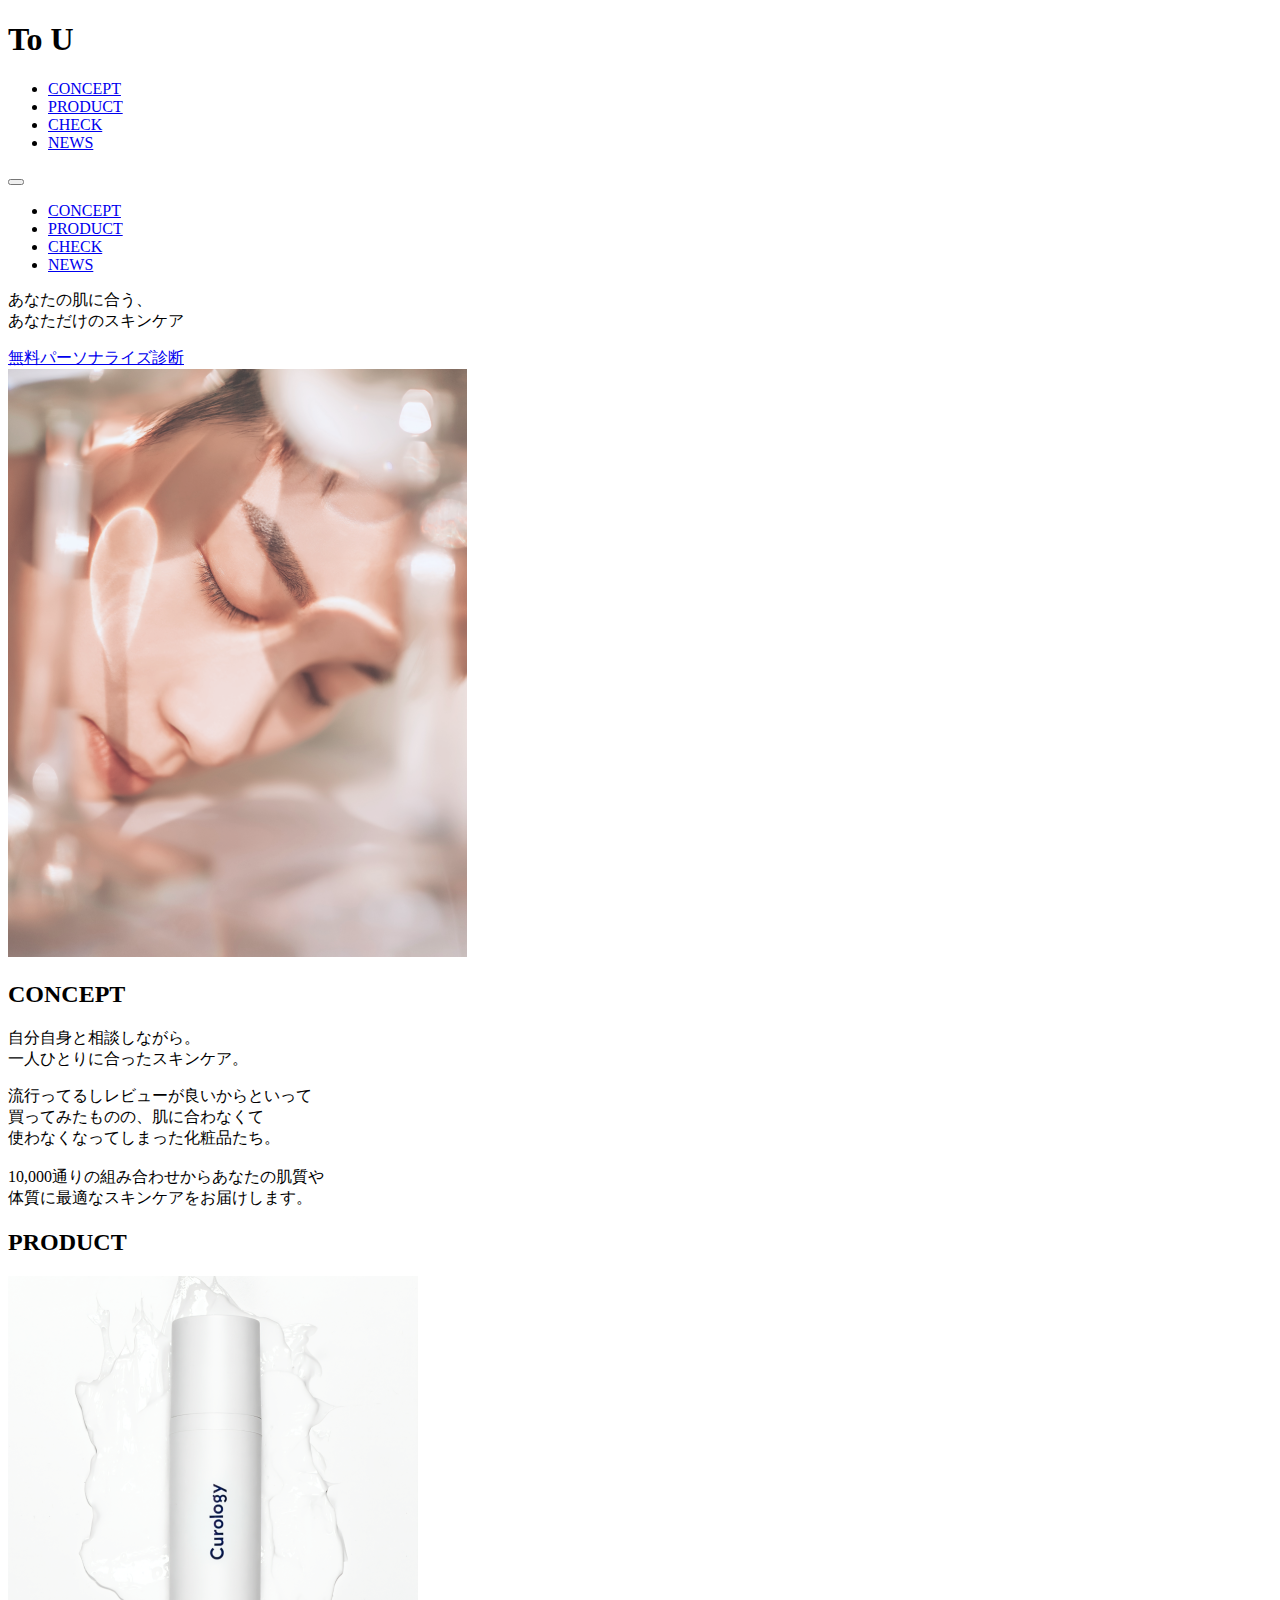
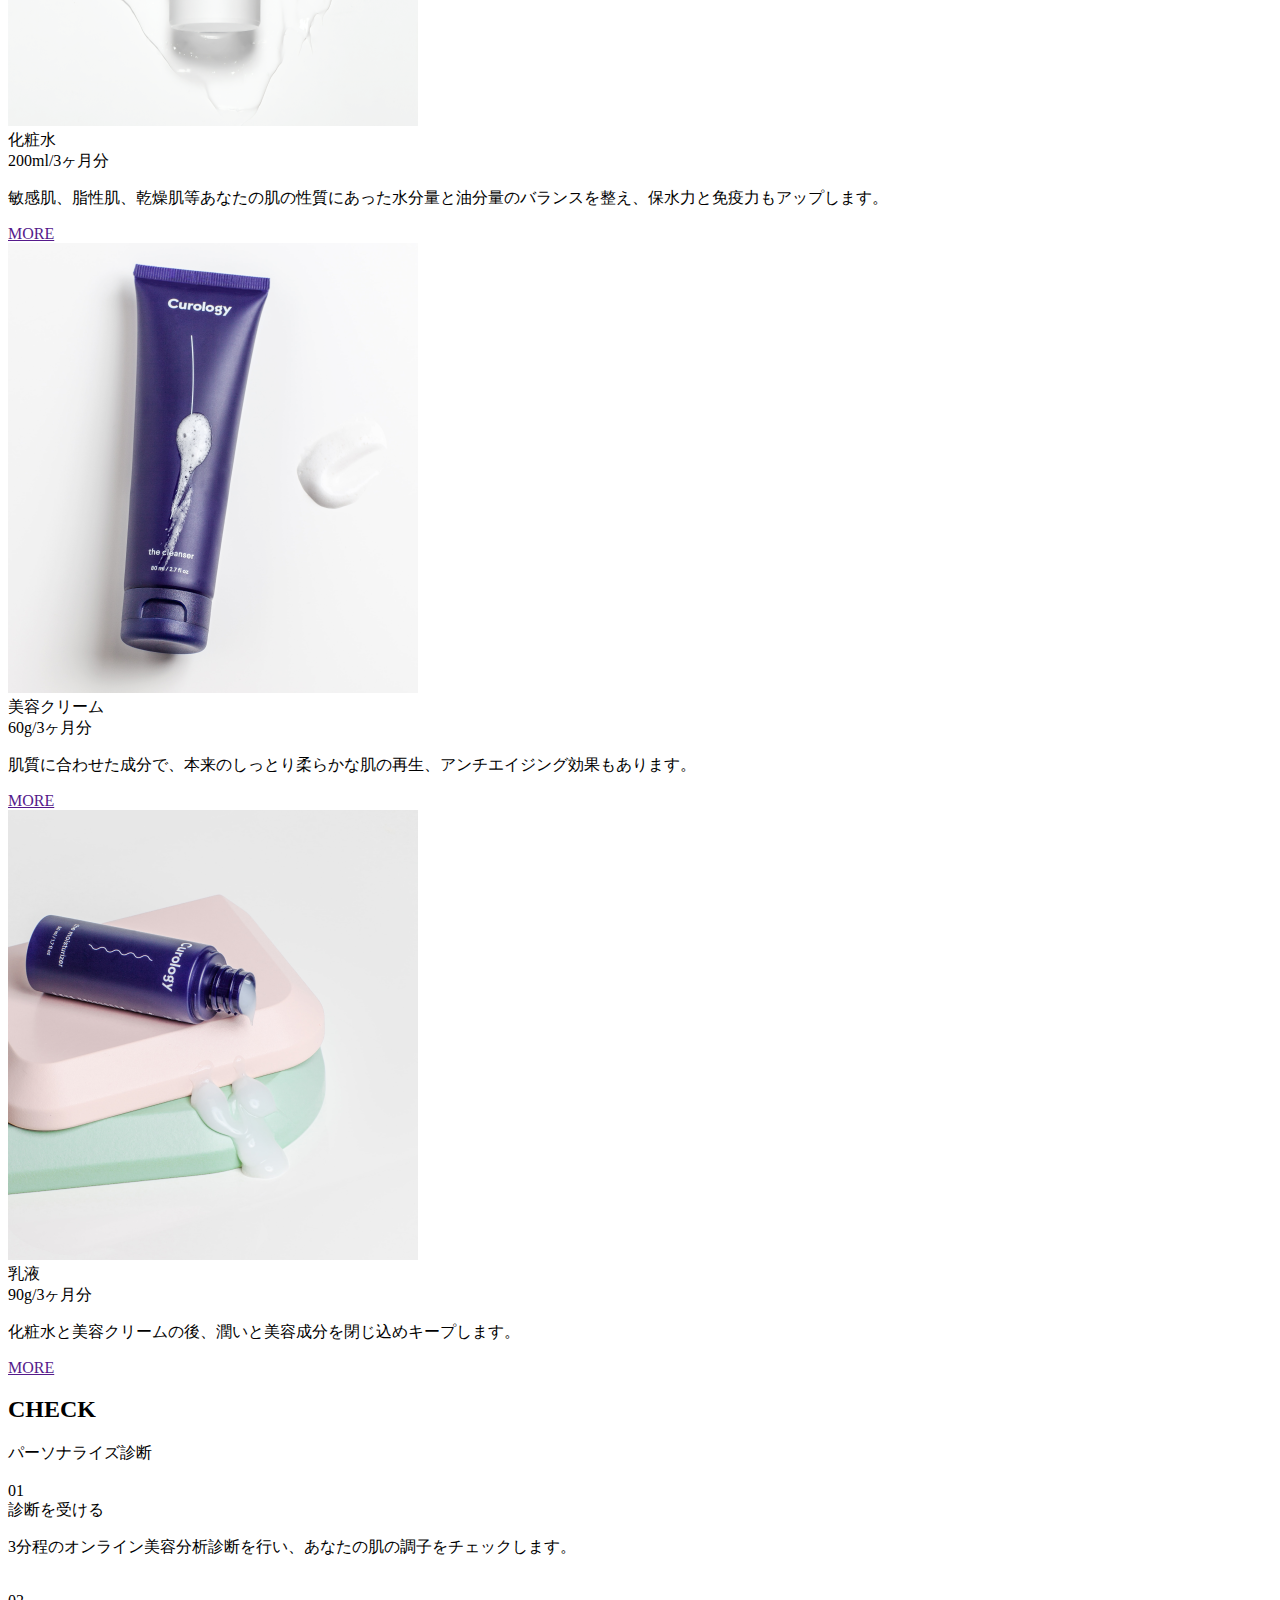
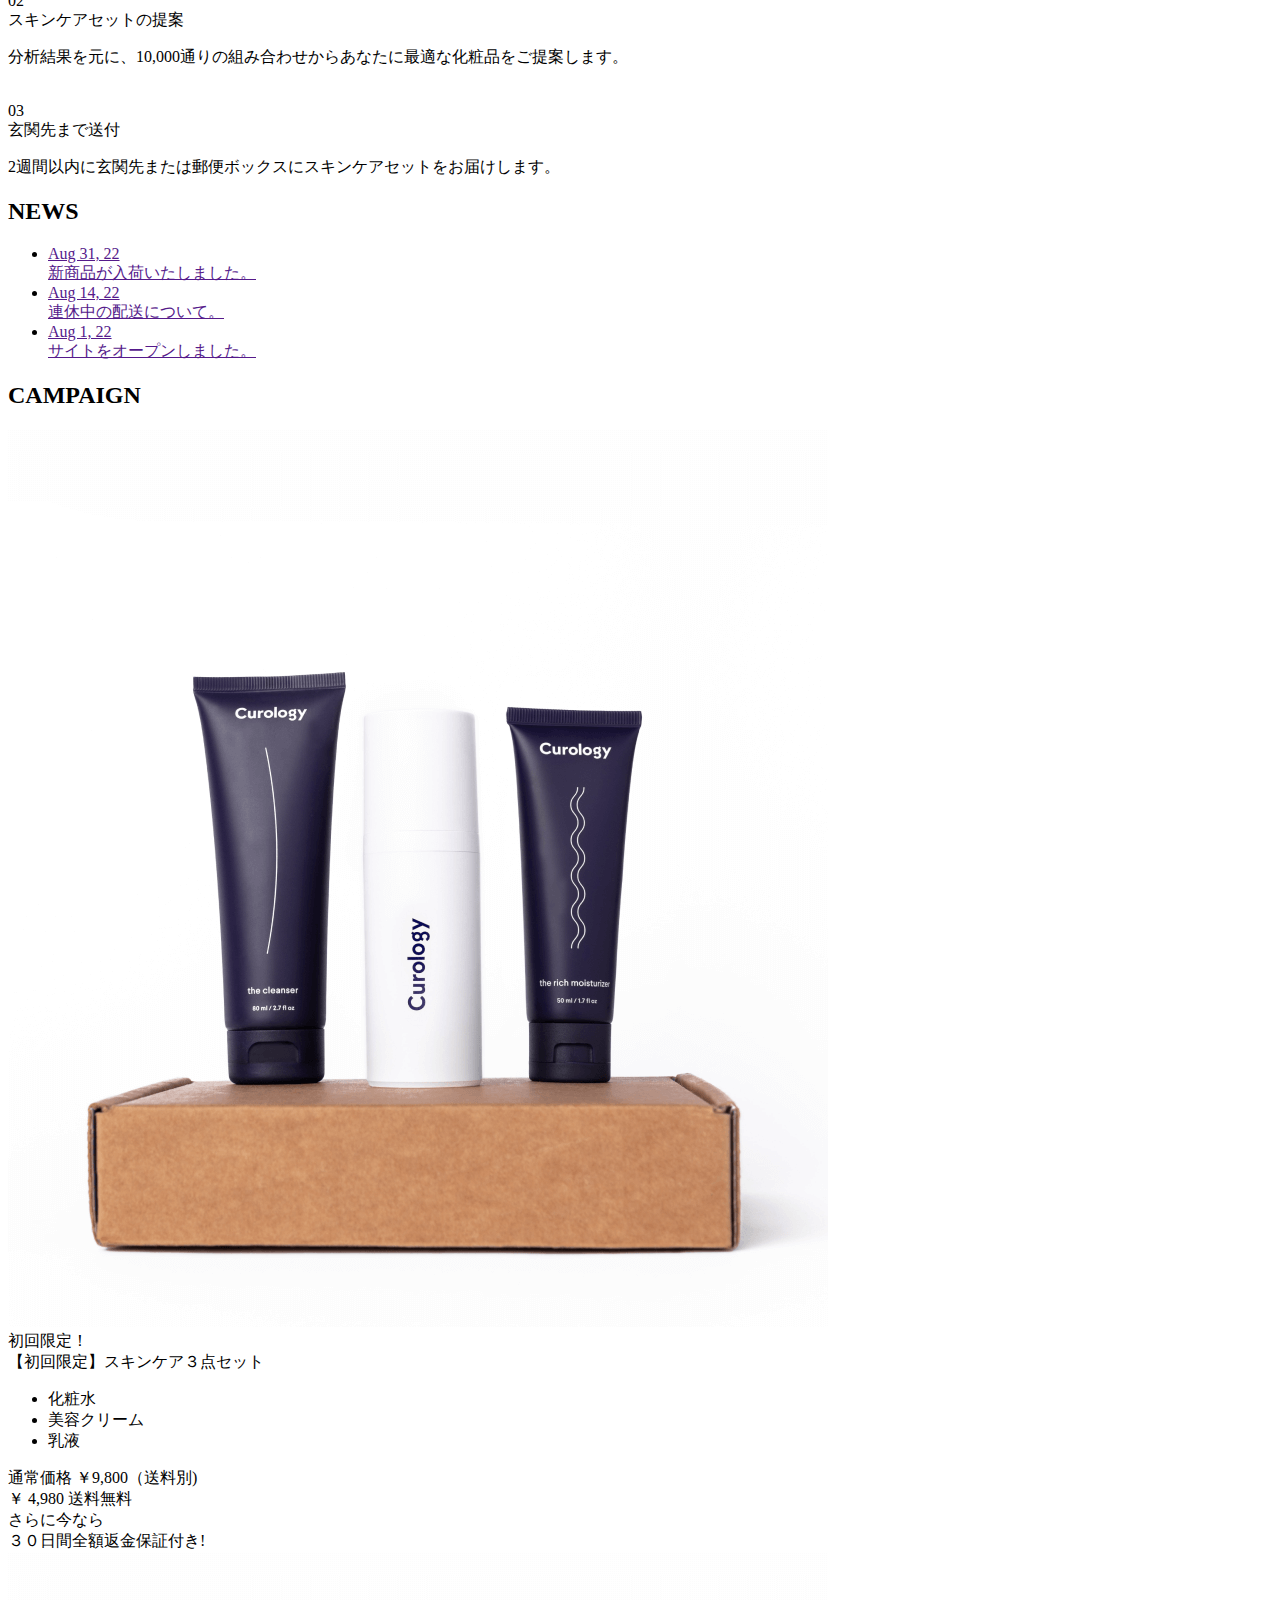
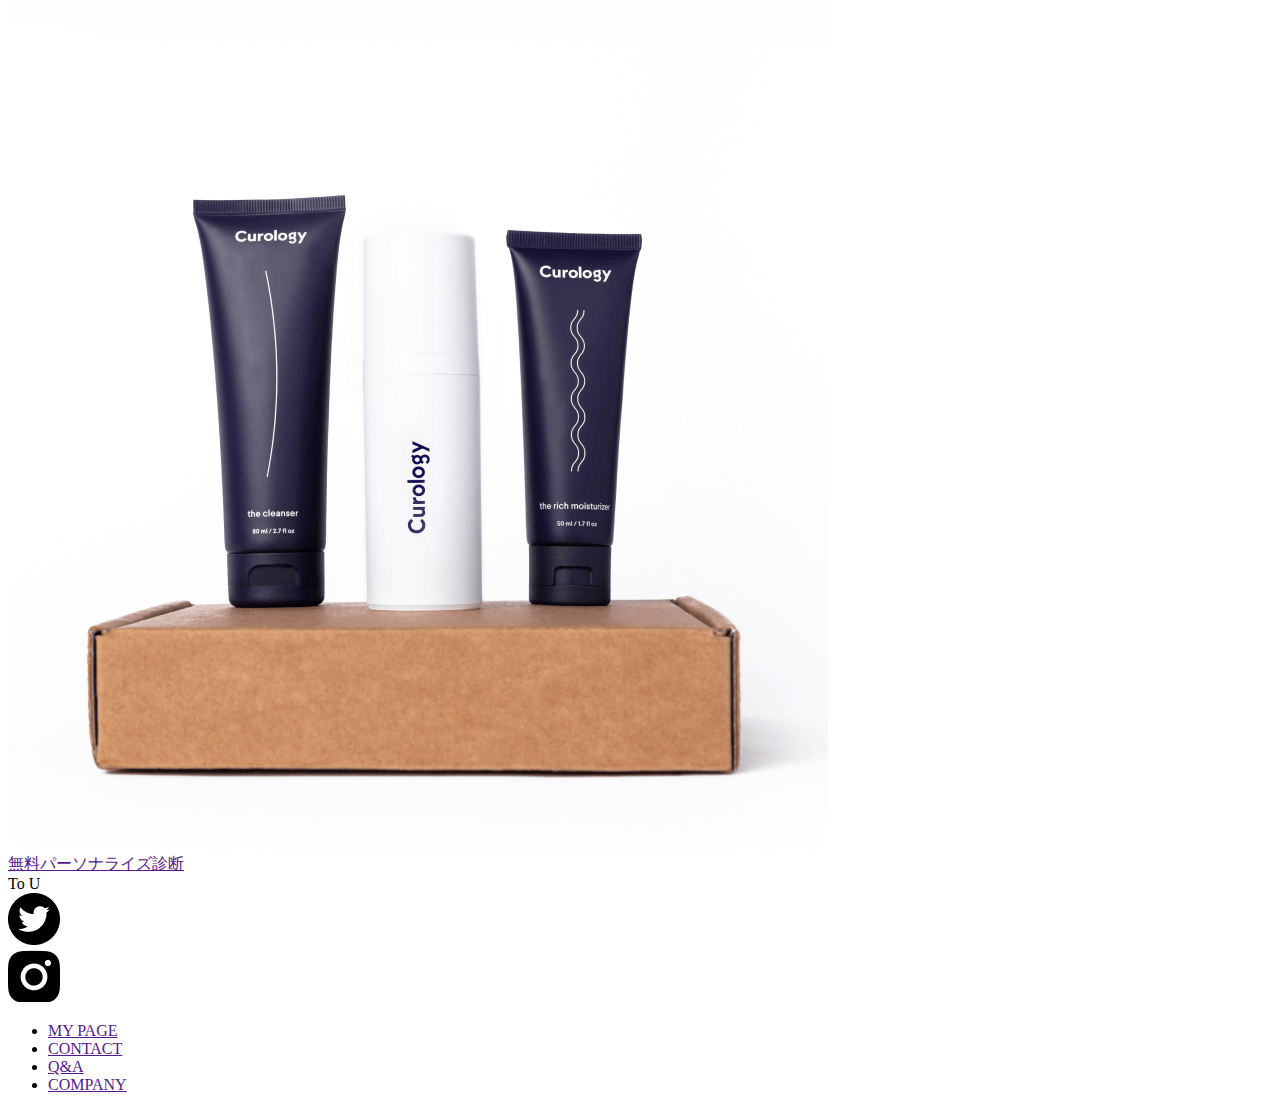
==== commit eac06058: "header scssファイル修正" ====
--- a/ToU/index.html
+++ b/ToU/index.html
@@ -44,11 +44,10 @@
     <div class="drawer_background"></div>
     <div class="nav_content">
       <ul>
-        <li><a href="#card">Card</a></li>
-        <li><a href="#News">News</a></li>
-        <li><a href="#price">Price</a></li>
-        <li><a href="#access">Access</a></li>
-        <li><a href="#contact">Contact</a></li>
+        <li><a href="#CONCEPT">CONCEPT</a></li>
+        <li><a href="#PRODUCT">PRODUCT</a></li>
+        <li><a href="#CHECK">CHECK</a></li>
+        <li><a href="#NEWS">NEWS</a></li>
       </ul>
     </div>
     <!-- main -->
@@ -315,12 +314,20 @@
 
     <script>
       // ドロワー
-      const ham = document.querySelector("#js-hamburger"); //js-hamburgerの要素を取得し、変数hamに格納
-      const nav = document.querySelector("#js-nav"); //js-navの要素を取得し、変数navに格納
+      // const ham = document.querySelector("#js-hamburger"); //js-hamburgerの要素を取得し、変数hamに格納
+      // const nav = document.querySelector("#js-nav"); //js-navの要素を取得し、変数navに格納
 
-      ham.addEventListener("click", function () {
-        ham.classList.toggle("active"); // ハンバーガーメニューにactiveクラスを付け外し
-        nav.classList.toggle("active"); // ナビゲーションメニューにactiveクラスを付け外し
+      // ham.addEventListener("click", function () {
+      //   ham.classList.toggle("active"); // ハンバーガーメニューにactiveクラスを付け外し
+      //   nav.classList.toggle("active"); // ナビゲーションメニューにactiveクラスを付け外し
+      // });
+      // ハンバーガーメニューのクリックイベントの処理
+      const hamburgerButton = document.getElementById("js-hamburger");
+      const navContent = document.querySelector(".nav_content");
+
+      hamburgerButton.addEventListener("click", () => {
+        hamburgerButton.classList.toggle("active");
+        navContent.classList.toggle("active");
       });
     </script>
   </body>
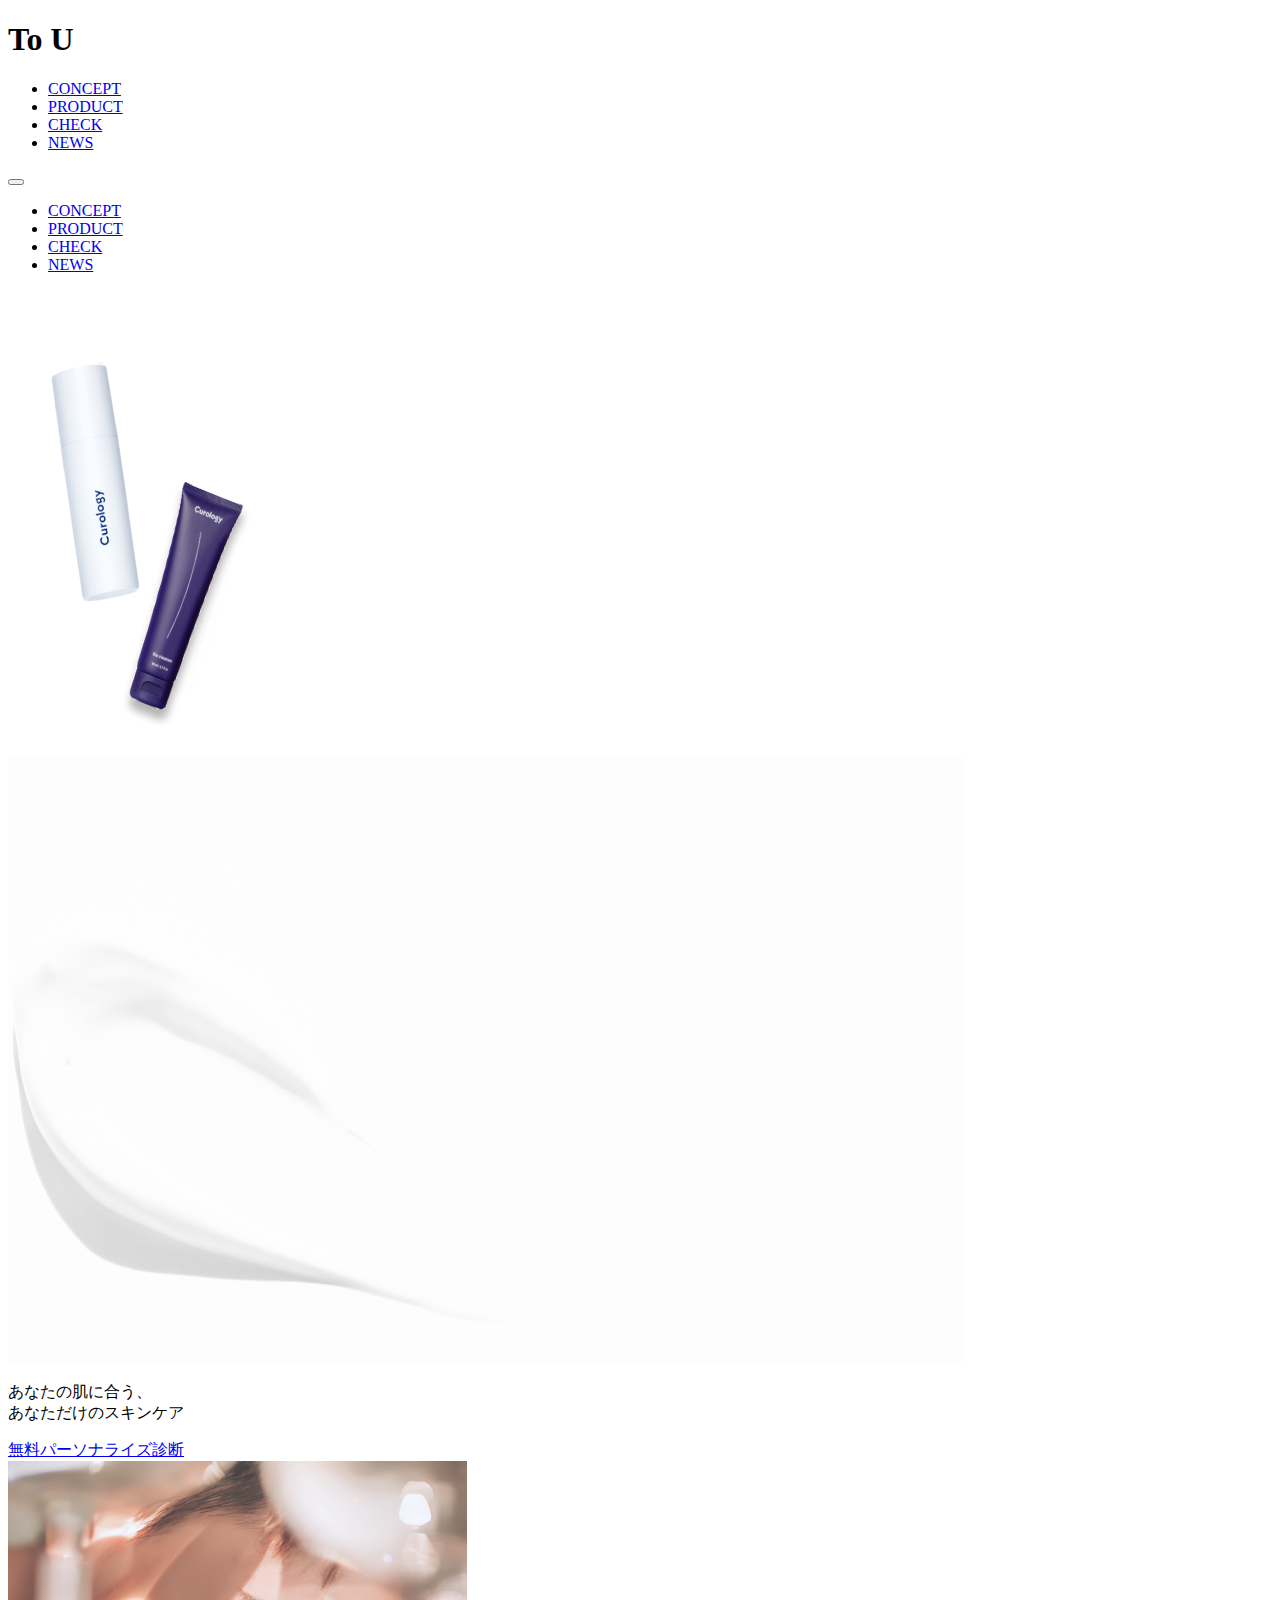
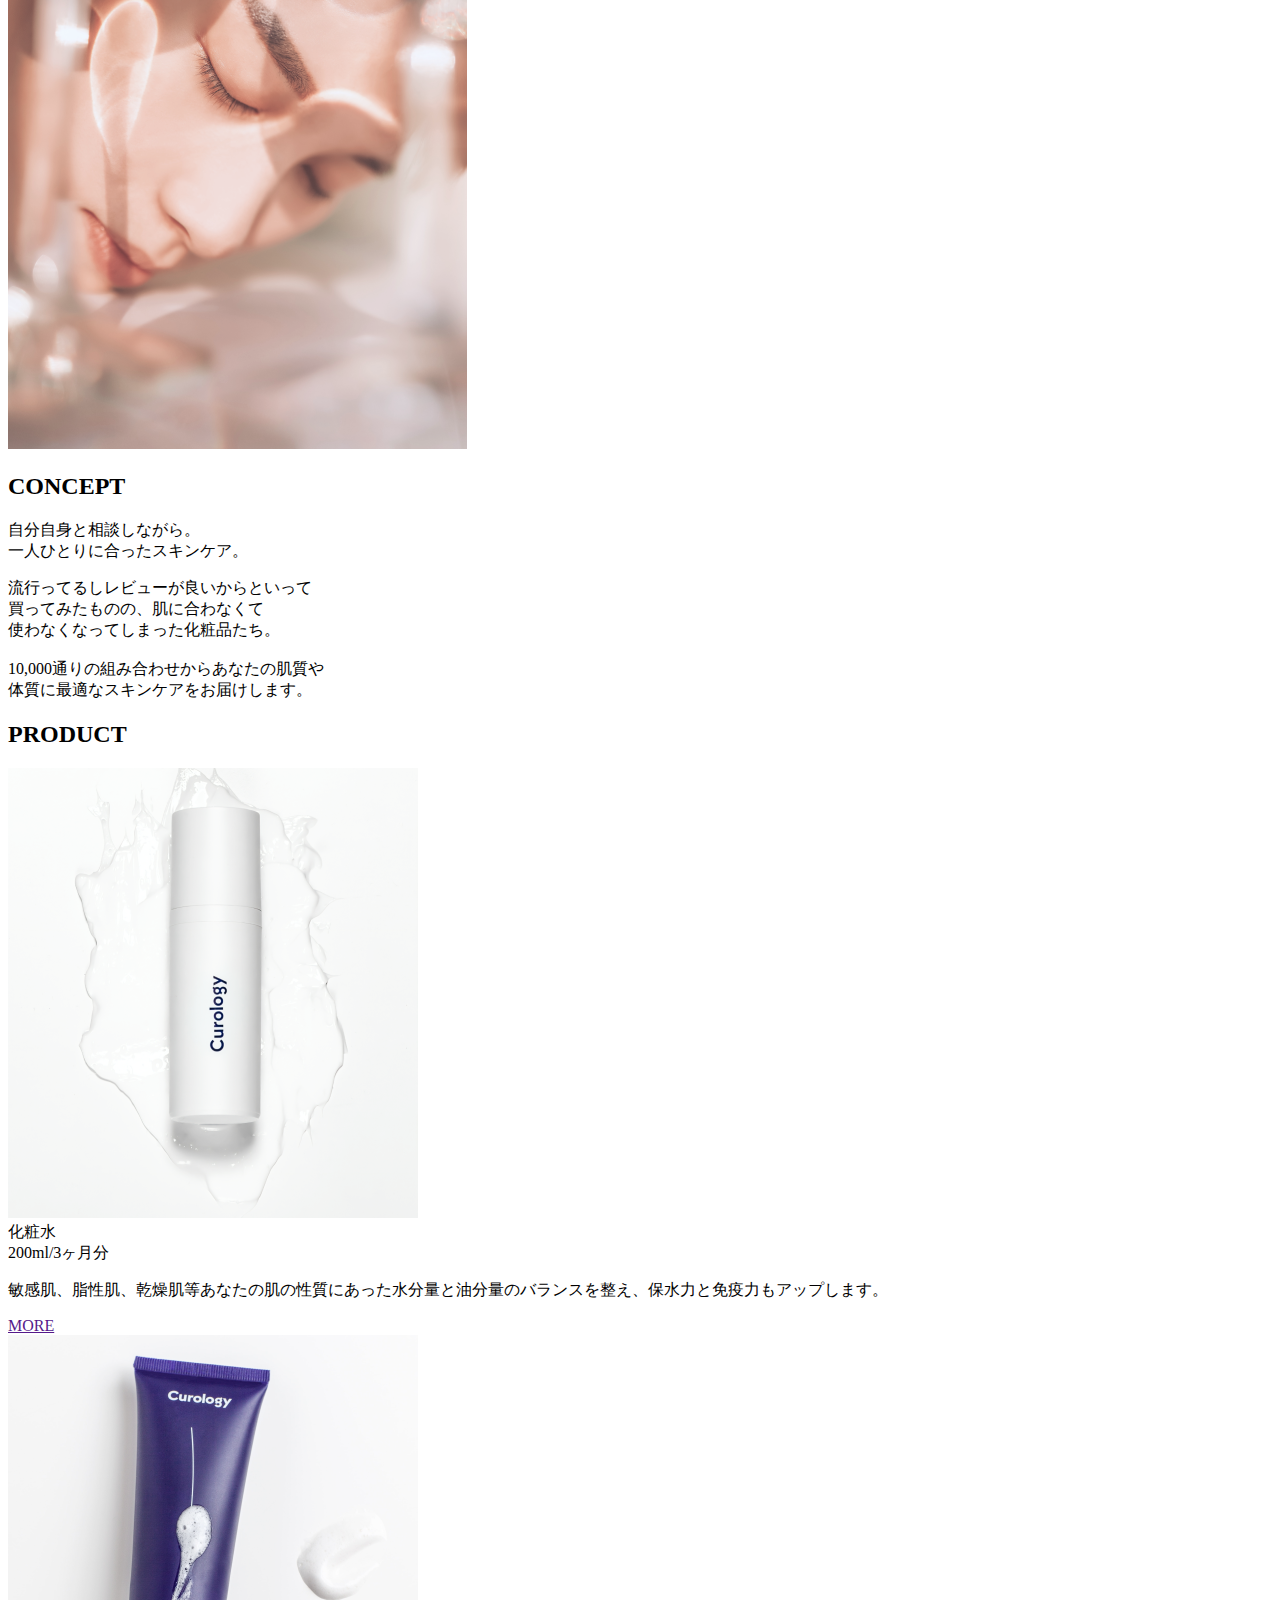
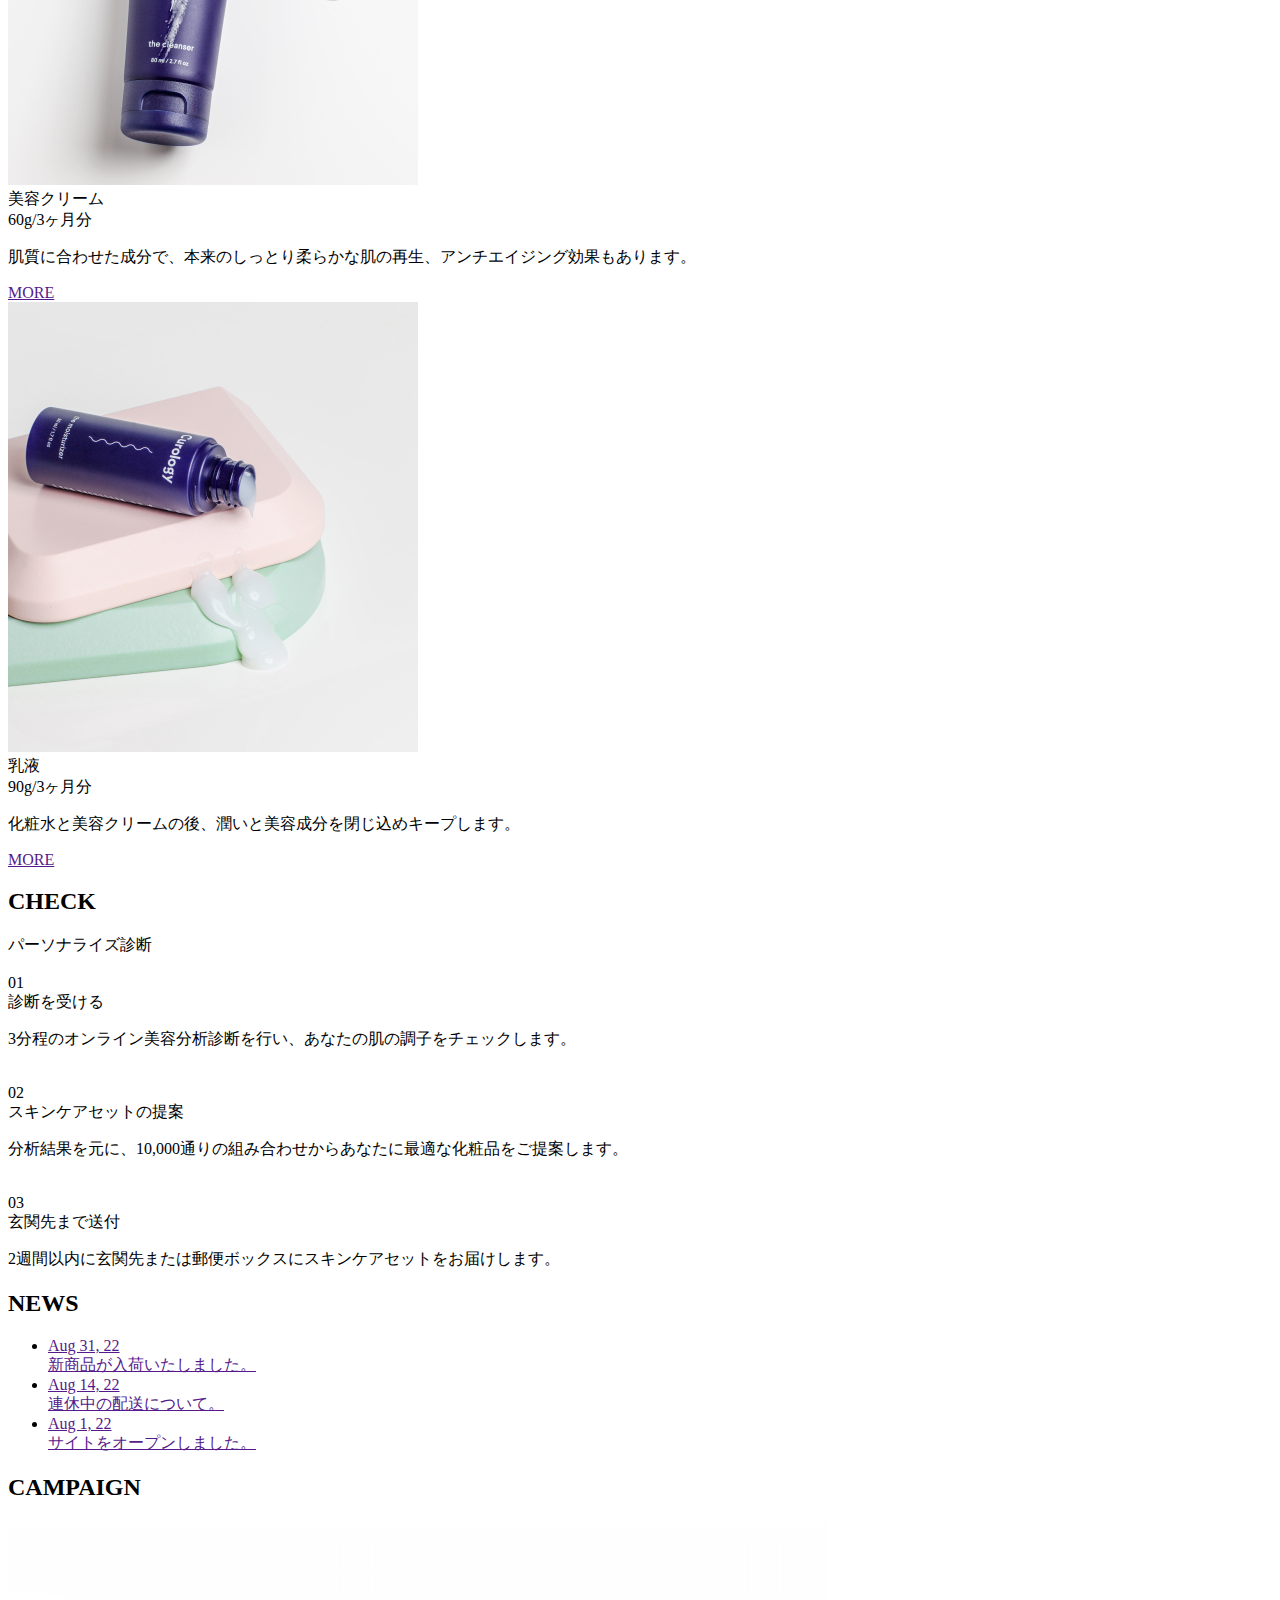
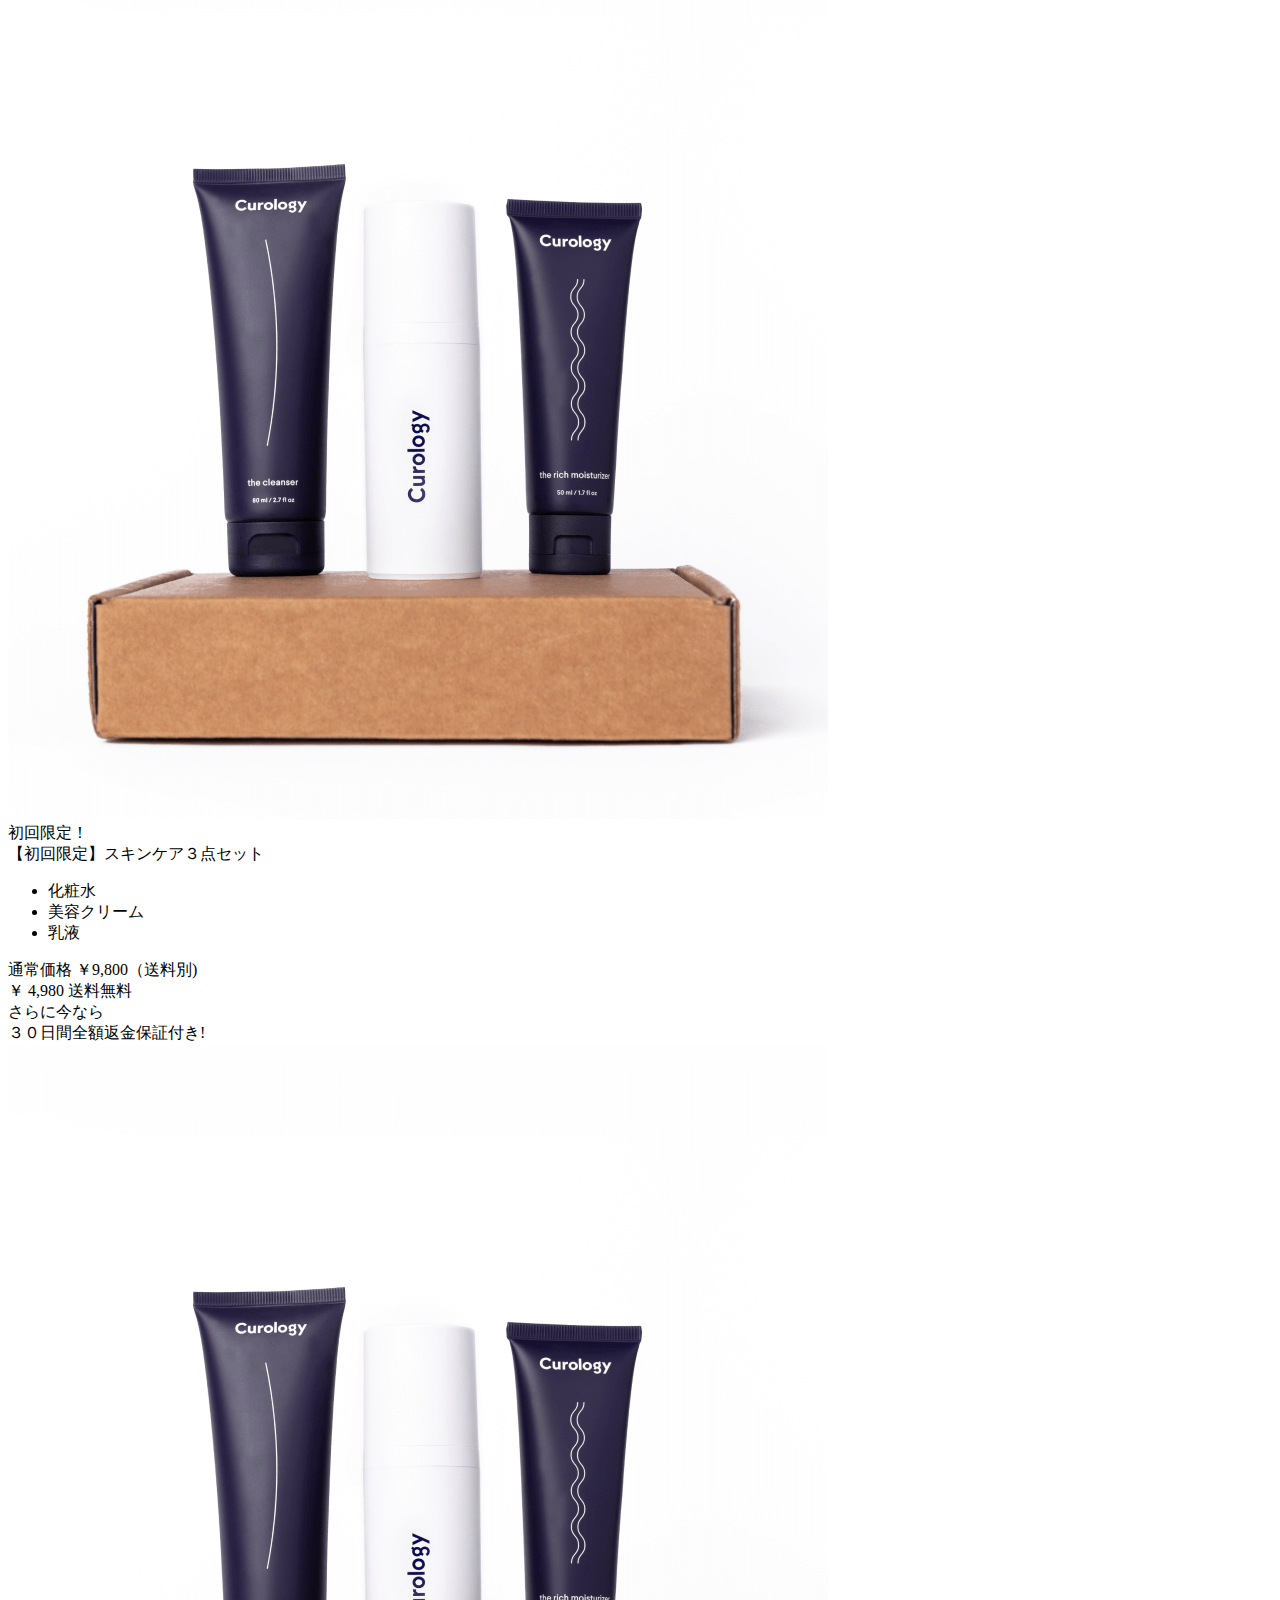
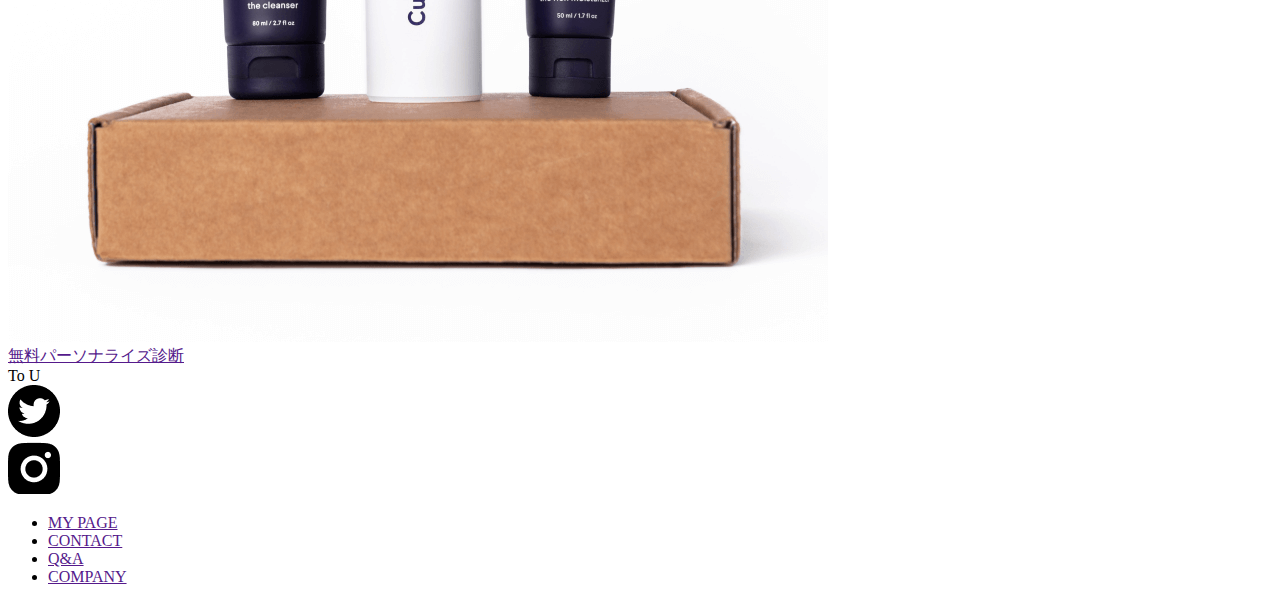
==== commit d03e7770: "top concept 追記" ====
--- a/ToU/index.html
+++ b/ToU/index.html
@@ -34,7 +34,7 @@
         </nav>
       </div>
     </header>
-    <button class="nav_icon js_drawer active" id="js-hamburger">
+    <button class="nav_icon js_drawer" id="js-hamburger">
       <span class="nav_icon_bars">
         <span class="nav_icon_bar"></span>
         <span class="nav_icon_bar"></span>
@@ -55,6 +55,14 @@
       <!-- top -->
       <section class="top">
         <div class="inner">
+          <div class="top_picture-1">
+            <img src="./img/top-sp.png" alt="" />
+          </div>
+          <!-- /.top_picture-1 -->
+          <div class="top_picture-2">
+            <img src="./img/top-sp2.png" alt="" />
+          </div>
+          <!-- /.top_picture-2 -->
           <div class="top_contents">
             <p class="top_title">
               あなたの肌に合う、<br />
@@ -313,21 +321,14 @@
     </footer>
 
     <script>
-      // ドロワー
-      // const ham = document.querySelector("#js-hamburger"); //js-hamburgerの要素を取得し、変数hamに格納
-      // const nav = document.querySelector("#js-nav"); //js-navの要素を取得し、変数navに格納
-
-      // ham.addEventListener("click", function () {
-      //   ham.classList.toggle("active"); // ハンバーガーメニューにactiveクラスを付け外し
-      //   nav.classList.toggle("active"); // ナビゲーションメニューにactiveクラスを付け外し
-      // });
-      // ハンバーガーメニューのクリックイベントの処理
       const hamburgerButton = document.getElementById("js-hamburger");
       const navContent = document.querySelector(".nav_content");
+      const backGround = document.querySelector(".drawer_background");
 
       hamburgerButton.addEventListener("click", () => {
         hamburgerButton.classList.toggle("active");
         navContent.classList.toggle("active");
+        backGround.classList.toggle("active");
       });
     </script>
   </body>
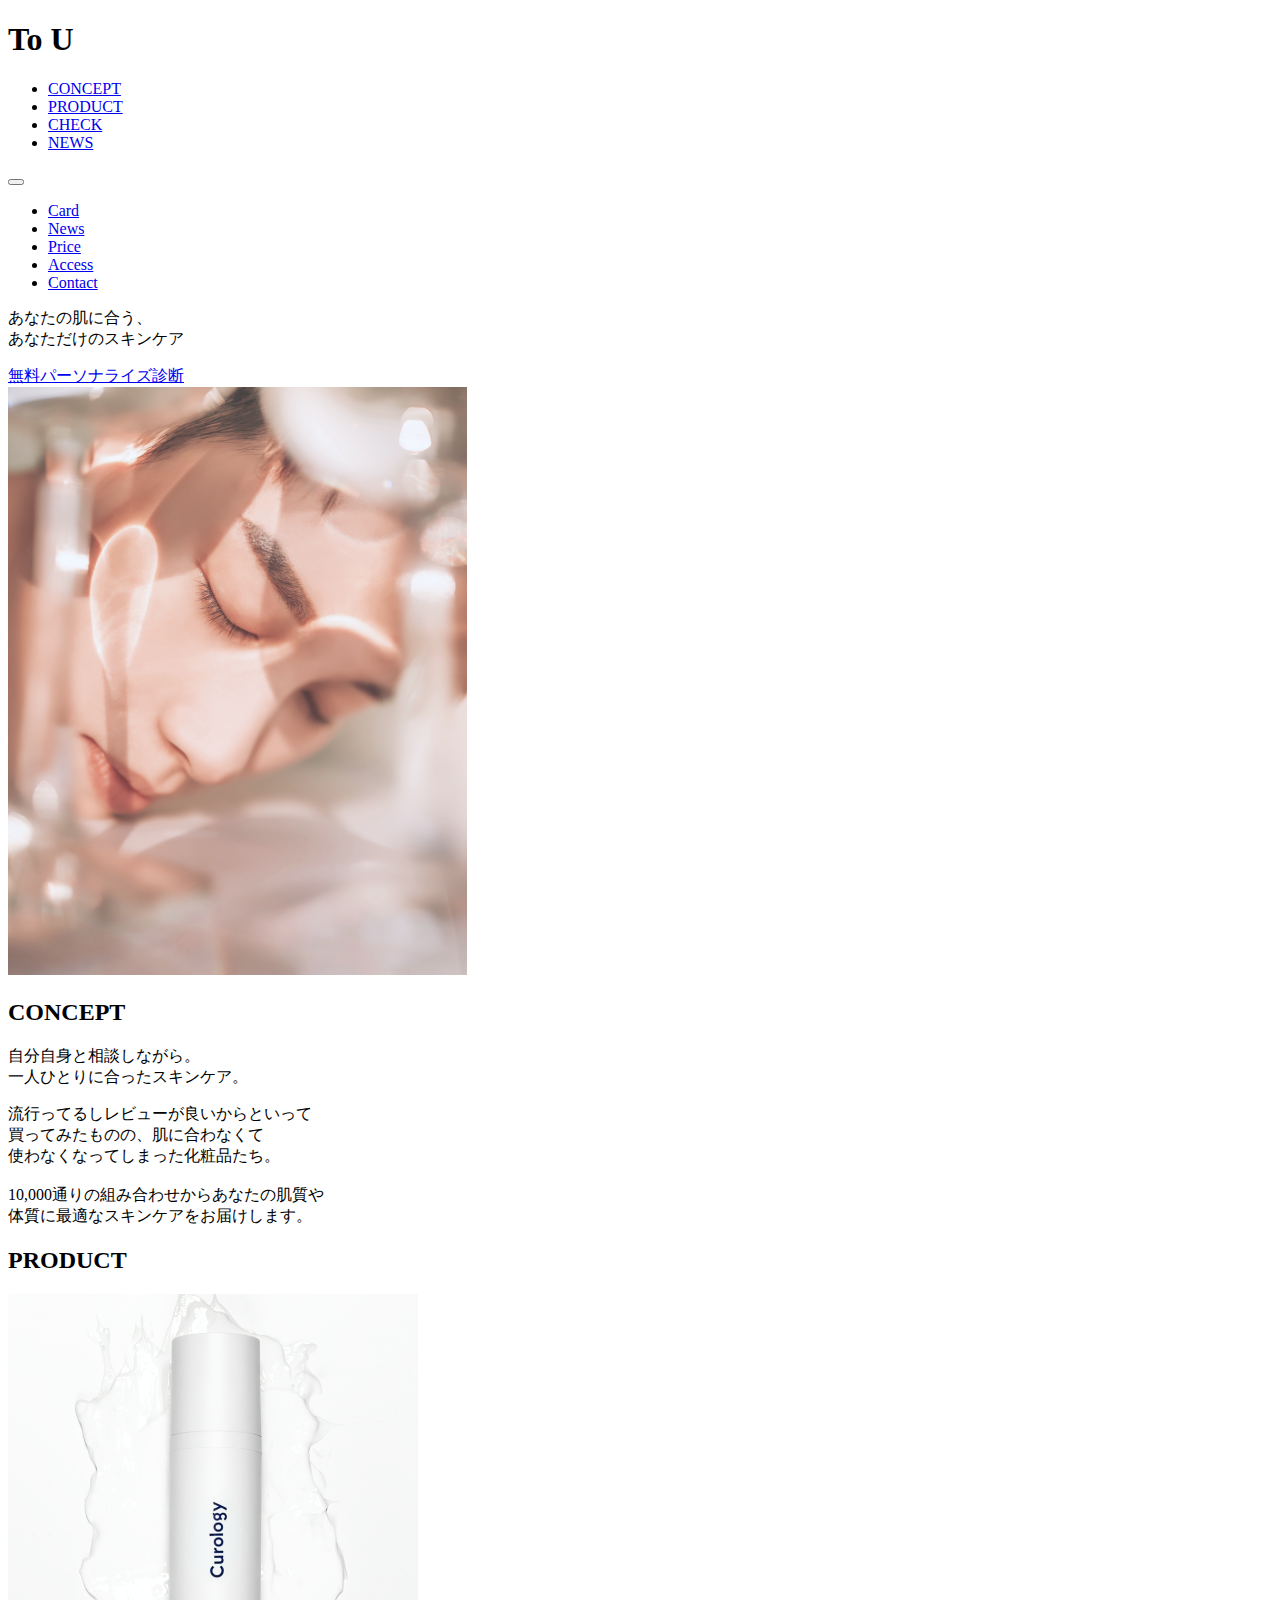
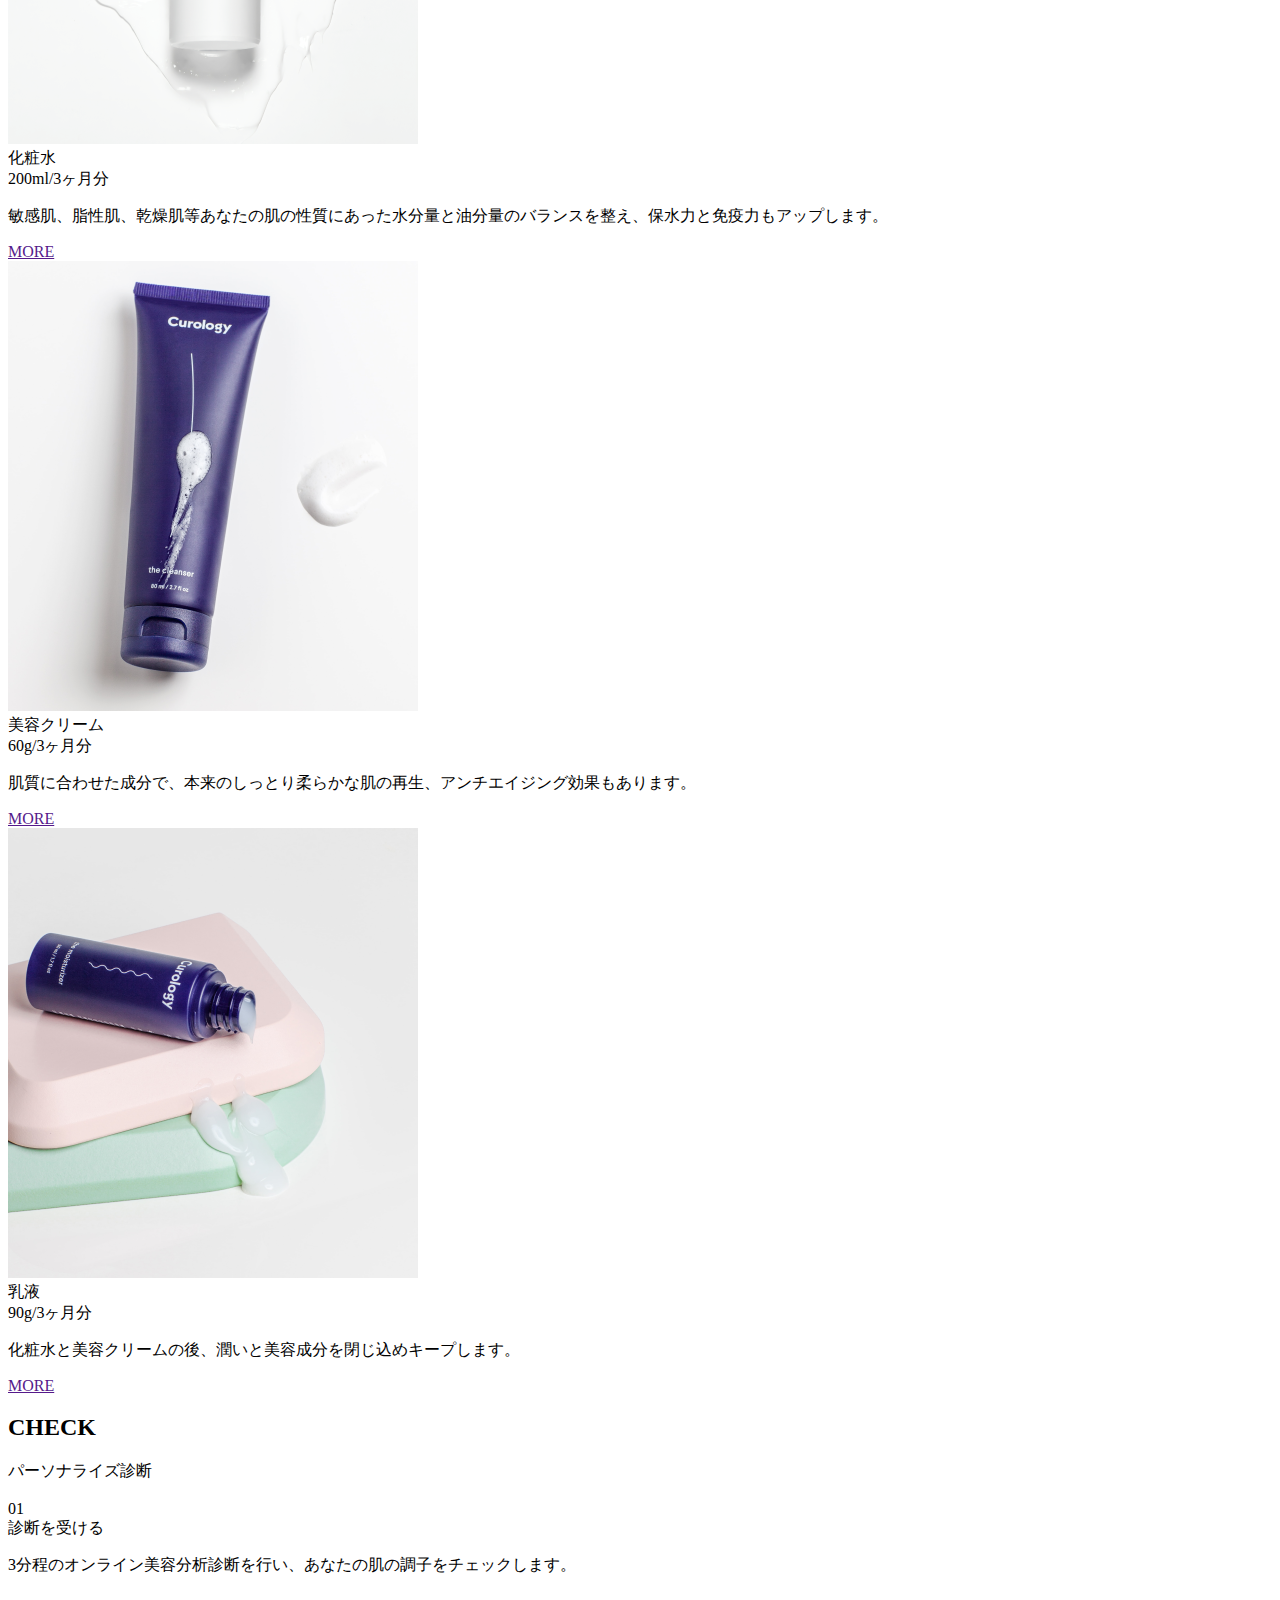
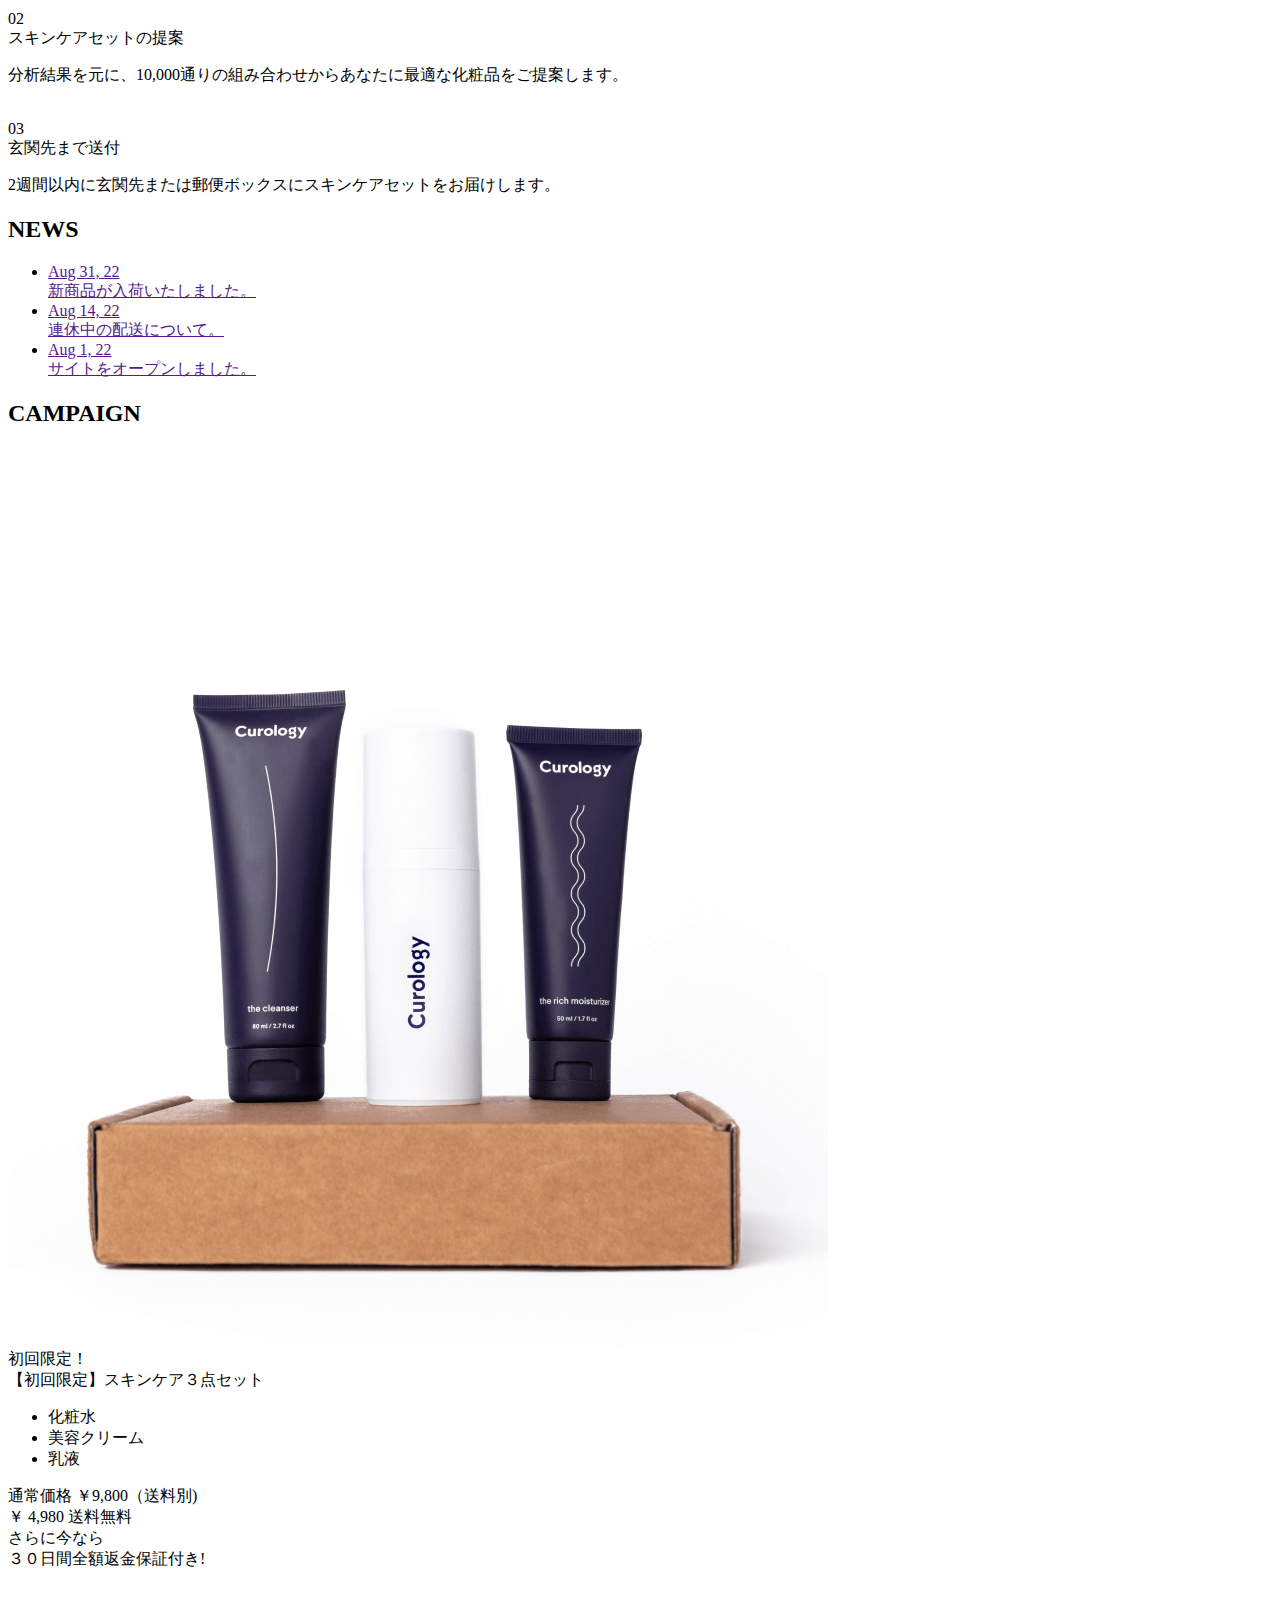
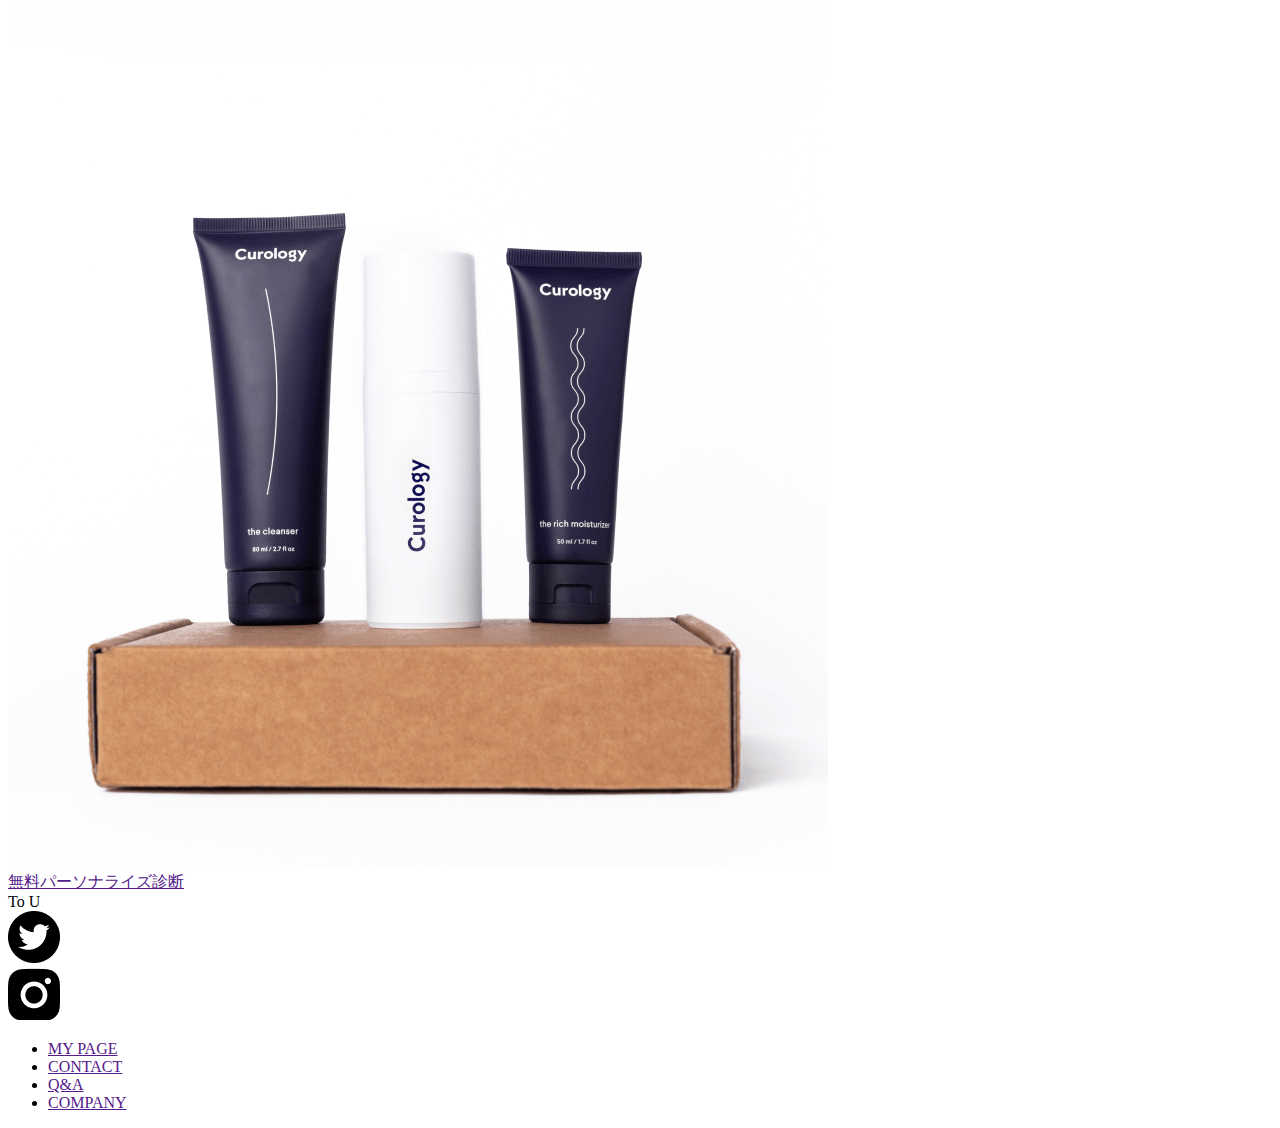
==== commit 4738162b: "test commit." ====
--- a/ToU/index.html
+++ b/ToU/index.html
@@ -1,335 +1,329 @@
 <!DOCTYPE html>
 <html lang="ja">
-  <head>
-    <meta charset="UTF-8" />
-    <meta http-equiv="X-UA-Compatible" content="IE=edge" />
-    <meta name="viewport" content="width=device-width, initial-scale=1.0" />
-    <!-- meta -->
-    <meta name="description" content="teamf制作" />
-    <!-- font -->
-    <link rel="preconnect" href="https://fonts.googleapis.com" />
-    <link rel="preconnect" href="https://fonts.gstatic.com" crossorigin />
-    <link
-      href="https://fonts.googleapis.com/css2?family=Libre+Bodoni:wght@400;700&family=Montserrat:wght@300;400;500;700&family=Noto+Serif+JP:wght@300;400;500;700&display=swap"
-      rel="stylesheet"
-    />
-    <!-- title -->
-    <title>To U</title>
-    <!-- css -->
-    <link rel="stylesheet" href="./css/style.css" />
-  </head>
-
-  <body>
-    <!-- header -->
-    <header class="header">
-      <div class="header_inner inner">
-        <h1 class="header_logo">To U</h1>
-        <nav class="header_nav" id="js-nav">
-          <ul>
-            <li><a href="#CONCEPT">CONCEPT</a></li>
-            <li><a href="#PRODUCT">PRODUCT</a></li>
-            <li><a href="#CHECK">CHECK</a></li>
-            <li><a href="#NEWS">NEWS</a></li>
+
+<head>
+  <meta charset="UTF-8" />
+  <meta http-equiv="X-UA-Compatible" content="IE=edge" />
+  <meta name="viewport" content="width=device-width, initial-scale=1.0" />
+  <!-- meta -->
+  <meta name="description" content="teamf制作" />
+  <!-- font -->
+  <link rel="preconnect" href="https://fonts.googleapis.com" />
+  <link rel="preconnect" href="https://fonts.gstatic.com" crossorigin />
+  <link
+    href="https://fonts.googleapis.com/css2?family=Libre+Bodoni:wght@400;700&family=Montserrat:wght@300;400;500;700&family=Noto+Serif+JP:wght@300;400;500;700&display=swap"
+    rel="stylesheet" />
+  <!-- title -->
+  <title>To U</title>
+  <!-- css -->
+  <link rel="stylesheet" href="./css/style.css" />
+</head>
+
+<body>
+  <!-- header -->
+  <header class="header">
+    <div class="header_inner inner">
+      <h1 class="header_logo">To U</h1>
+      <nav class="header_nav" id="js-nav">
+        <ul>
+          <li><a href="#CONCEPT">CONCEPT</a></li>
+          <li><a href="#PRODUCT">PRODUCT</a></li>
+          <li><a href="#CHECK">CHECK</a></li>
+          <li><a href="#NEWS">NEWS</a></li>
+        </ul>
+      </nav>
+    </div>
+  </header>
+  <button class="nav_icon js_drawer active" id="js-hamburger">
+    <span class="nav_icon_bars">
+      <span class="nav_icon_bar"></span>
+      <span class="nav_icon_bar"></span>
+      <span class="nav_icon_bar"></span>
+    </span>
+  </button>
+  <div class="drawer_background"></div>
+  <div class="nav_content">
+    <ul>
+      <li><a href="#card">Card</a></li>
+      <li><a href="#News">News</a></li>
+      <li><a href="#price">Price</a></li>
+      <li><a href="#access">Access</a></li>
+      <li><a href="#contact">Contact</a></li>
+    </ul>
+  </div>
+  <!-- main -->
+  <main>
+    <!-- top -->
+    <section class="top">
+      <div class="inner">
+        <div class="top_contents">
+          <p class="top_title">
+            あなたの肌に合う、<br />
+            あなただけのスキンケア
+          </p>
+          <div class="top_btn">
+            <a href="#">無料パーソナライズ診断</a>
+          </div>
+        </div>
+        <div class="angle_square"></div>
+        <!-- /.angle_square -->
+      </div>
+    </section>
+    <section class="concept">
+      <div class="inner">
+        <div class="concept_contents">
+          <div class="concept_picture">
+            <img src="./img/concept.png" alt="" />
+          </div>
+          <div class="concept_text">
+            <h2 class="concept_title">CONCEPT</h2>
+            <p class="concept_text_title">
+              自分自身と相談しながら。<br />
+              一人ひとりに合ったスキンケア。
+            </p>
+            <p class="concept_text_message">
+              流行ってるしレビューが良いからといって<br />
+              買ってみたものの、肌に合わなくて<br />
+              使わなくなってしまった化粧品たち。<br /><br />
+              10,000通りの組み合わせからあなたの肌質や<br />
+              体質に最適なスキンケアをお届けします。
+            </p>
+          </div>
+        </div>
+      </div>
+    </section>
+    <!-- product -->
+    <section class="product">
+      <div class="product_wrapper product_wrapper-first">
+        <div class="inner product_inner">
+          <div class="product_item product_item-first">
+            <h2 class="product_title">PRODUCT</h2>
+            <div class="product_image product_image-first">
+              <img src="./img/product1.png" alt="lotion" />
+            </div>
+            <div class="product_content product_content-first">
+              <div class="product_name">化粧水</div>
+              <div class="product_size">200ml/3ヶ月分</div>
+              <p class="product_text product_text-first">
+                敏感肌、脂性肌、乾燥肌等あなたの肌の性質にあった水分量と油分量のバランスを整え、保水力と免疫力もアップします。
+              </p>
+              <div class="product_link">
+                <a href="">MORE</a>
+              </div>
+            </div>
+          </div>
+        </div>
+      </div>
+      <div class="product_wrapper product_wrapper-second">
+        <div class="inner product_inner">
+          <div class="product_item">
+            <div class="product_image">
+              <img src="./img/product2.png" alt="cream" />
+            </div>
+            <div class="product_content">
+              <div class="product_name">美容クリーム</div>
+              <div class="product_size">60g/3ヶ月分</div>
+              <p class="product_text">
+                肌質に合わせた成分で、本来のしっとり柔らかな肌の再生、アンチエイジング効果もあります。
+              </p>
+              <div class="product_link">
+                <a href="">MORE</a>
+              </div>
+            </div>
+          </div>
+        </div>
+      </div>
+      <div class="product_wrapper product_wrapper-third">
+        <div class="inner product_inner">
+          <div class="product_item product_item-third">
+            <div class="product_image">
+              <img src="./img/product3.png" alt="latex" />
+            </div>
+            <div class="product_content">
+              <div class="product_name">乳液</div>
+              <div class="product_size">90g/3ヶ月分</div>
+              <p class="product_text">
+                化粧水と美容クリームの後、潤いと美容成分を閉じ込めキープします。
+              </p>
+              <div class="product_link">
+                <a href="">MORE</a>
+              </div>
+            </div>
+          </div>
+        </div>
+      </div>
+    </section>
+    <!-- check -->
+    <section class="check">
+      <div class="inner check_inner">
+        <div class="check_head">
+          <h2 class="check_title">CHECK</h2>
+          <div class="check_subtitle">パーソナライズ診断</div>
+        </div>
+        <div class="check_body">
+          <div class="check_items">
+            <div class="check_item">
+              <div class="check_img">
+                <img src="./img/check1.png" alt="" />
+              </div>
+              <div class="check_number">01</div>
+              <div class="check_info">診断を受ける</div>
+              <p class="check_text">
+                3分程のオンライン美容分析診断を行い、あなたの肌の調子をチェックします。
+              </p>
+            </div>
+            <div class="check_item">
+              <div class="check_img">
+                <img src="./img/check2.png" alt="" />
+              </div>
+              <div class="check_number">02</div>
+              <div class="check_info">スキンケアセットの提案</div>
+              <p class="check_text">
+                分析結果を元に、10,000通りの組み合わせからあなたに最適な化粧品をご提案します。
+              </p>
+            </div>
+            <div class="check_item">
+              <div class="check_img">
+                <img src="./img/check3.png" alt="" />
+              </div>
+              <div class="check_number">03</div>
+              <div class="check_info">玄関先まで送付</div>
+              <p class="check_text">
+                2週間以内に玄関先または郵便ボックスにスキンケアセットをお届けします。
+              </p>
+            </div>
+          </div>
+        </div>
+      </div>
+    </section>
+    <!-- news -->
+    <section class="news">
+      <div class="inner">
+        <div class="news_title">
+          <h2>NEWS</h2>
+        </div>
+        <div class="news_card">
+          <ul class="news_card_ul">
+            <li class="news_card_li">
+              <a href="" class="news_card_item">
+                <div class="news_card_item_date">Aug 31, 22</div>
+                <div class="news_card_item_text">
+                  新商品が入荷いたしました。
+                </div>
+              </a>
+            </li>
+            <li class="news_card_li">
+              <a href="" class="news_card_item">
+                <div class="news_card_item_date">Aug 14, 22</div>
+                <div class="news_card_item_text">連休中の配送について。</div>
+              </a>
+            </li>
+            <li class="news_card_li">
+              <a href="" class="news_card_item">
+                <div class="news_card_item_date">Aug 1, 22</div>
+                <div class="news_card_item_text">
+                  サイトをオープンしました。
+                </div>
+              </a>
+            </li>
           </ul>
-        </nav>
-      </div>
-    </header>
-    <button class="nav_icon js_drawer" id="js-hamburger">
-      <span class="nav_icon_bars">
-        <span class="nav_icon_bar"></span>
-        <span class="nav_icon_bar"></span>
-        <span class="nav_icon_bar"></span>
-      </span>
-    </button>
-    <div class="drawer_background"></div>
-    <div class="nav_content">
-      <ul>
-        <li><a href="#CONCEPT">CONCEPT</a></li>
-        <li><a href="#PRODUCT">PRODUCT</a></li>
-        <li><a href="#CHECK">CHECK</a></li>
-        <li><a href="#NEWS">NEWS</a></li>
-      </ul>
-    </div>
-    <!-- main -->
-    <main>
-      <!-- top -->
-      <section class="top">
-        <div class="inner">
-          <div class="top_picture-1">
-            <img src="./img/top-sp.png" alt="" />
-          </div>
-          <!-- /.top_picture-1 -->
-          <div class="top_picture-2">
-            <img src="./img/top-sp2.png" alt="" />
-          </div>
-          <!-- /.top_picture-2 -->
-          <div class="top_contents">
-            <p class="top_title">
-              あなたの肌に合う、<br />
-              あなただけのスキンケア
-            </p>
-            <div class="top_btn">
-              <a href="#">無料パーソナライズ診断</a>
-            </div>
-          </div>
-          <div class="angle_square"></div>
-          <!-- /.angle_square -->
-        </div>
-      </section>
-      <section class="concept">
-        <div class="inner">
-          <div class="concept_contents">
-            <div class="concept_picture">
-              <img src="./img/concept.png" alt="" />
-            </div>
-            <div class="concept_text">
-              <h2 class="concept_title">CONCEPT</h2>
-              <p class="concept_text_title">
-                自分自身と相談しながら。<br />
-                一人ひとりに合ったスキンケア。
-              </p>
-              <p class="concept_text_message">
-                流行ってるしレビューが良いからといって<br />
-                買ってみたものの、肌に合わなくて<br />
-                使わなくなってしまった化粧品たち。<br /><br />
-                10,000通りの組み合わせからあなたの肌質や<br />
-                体質に最適なスキンケアをお届けします。
-              </p>
-            </div>
-          </div>
-        </div>
-      </section>
-      <!-- product -->
-      <section class="product">
-        <div class="product_wrapper product_wrapper-first">
-          <div class="inner product_inner">
-            <div class="product_item product_item-first">
-              <h2 class="product_title">PRODUCT</h2>
-              <div class="product_image product_image-first">
-                <img src="./img/product1.png" alt="lotion" />
-              </div>
-              <div class="product_content product_content-first">
-                <div class="product_name">化粧水</div>
-                <div class="product_size">200ml/3ヶ月分</div>
-                <p class="product_text product_text-first">
-                  敏感肌、脂性肌、乾燥肌等あなたの肌の性質にあった水分量と油分量のバランスを整え、保水力と免疫力もアップします。
-                </p>
-                <div class="product_link">
-                  <a href="">MORE</a>
-                </div>
-              </div>
-            </div>
-          </div>
-        </div>
-        <div class="product_wrapper product_wrapper-second">
-          <div class="inner product_inner">
-            <div class="product_item">
-              <div class="product_image">
-                <img src="./img/product2.png" alt="cream" />
-              </div>
-              <div class="product_content">
-                <div class="product_name">美容クリーム</div>
-                <div class="product_size">60g/3ヶ月分</div>
-                <p class="product_text">
-                  肌質に合わせた成分で、本来のしっとり柔らかな肌の再生、アンチエイジング効果もあります。
-                </p>
-                <div class="product_link">
-                  <a href="">MORE</a>
-                </div>
-              </div>
-            </div>
-          </div>
-        </div>
-        <div class="product_wrapper product_wrapper-third">
-          <div class="inner product_inner">
-            <div class="product_item product_item-third">
-              <div class="product_image">
-                <img src="./img/product3.png" alt="latex" />
-              </div>
-              <div class="product_content">
-                <div class="product_name">乳液</div>
-                <div class="product_size">90g/3ヶ月分</div>
-                <p class="product_text">
-                  化粧水と美容クリームの後、潤いと美容成分を閉じ込めキープします。
-                </p>
-                <div class="product_link">
-                  <a href="">MORE</a>
-                </div>
-              </div>
-            </div>
-          </div>
-        </div>
-      </section>
-      <!-- check -->
-      <section class="check">
-        <div class="inner check_inner">
-          <div class="check_head">
-            <h2 class="check_title">CHECK</h2>
-            <div class="check_subtitle">パーソナライズ診断</div>
-          </div>
-          <div class="check_body">
-            <div class="check_items">
-              <div class="check_item">
-                <div class="check_img">
-                  <img src="./img/check1.png" alt="" />
-                </div>
-                <div class="check_number">01</div>
-                <div class="check_info">診断を受ける</div>
-                <p class="check_text">
-                  3分程のオンライン美容分析診断を行い、あなたの肌の調子をチェックします。
-                </p>
-              </div>
-              <div class="check_item">
-                <div class="check_img">
-                  <img src="./img/check2.png" alt="" />
-                </div>
-                <div class="check_number">02</div>
-                <div class="check_info">スキンケアセットの提案</div>
-                <p class="check_text">
-                  分析結果を元に、10,000通りの組み合わせからあなたに最適な化粧品をご提案します。
-                </p>
-              </div>
-              <div class="check_item">
-                <div class="check_img">
-                  <img src="./img/check3.png" alt="" />
-                </div>
-                <div class="check_number">03</div>
-                <div class="check_info">玄関先まで送付</div>
-                <p class="check_text">
-                  2週間以内に玄関先または郵便ボックスにスキンケアセットをお届けします。
-                </p>
-              </div>
-            </div>
-          </div>
-        </div>
-      </section>
-      <!-- news -->
-      <section class="news">
-        <div class="inner">
-          <div class="news_title">
-            <h2>NEWS</h2>
-          </div>
-          <div class="news_card">
-            <ul class="news_card_ul">
-              <li class="news_card_li">
-                <a href="" class="news_card_item">
-                  <div class="news_card_item_date">Aug 31, 22</div>
-                  <div class="news_card_item_text">
-                    新商品が入荷いたしました。
-                  </div>
-                </a>
+        </div>
+      </div>
+    </section>
+    <!-- campaign -->
+    <section class="campaign">
+      <div class="inner">
+        <div class="campaign_title">
+          <h2>CAMPAIGN</h2>
+        </div>
+      </div>
+      <div class="campaign_image--sp">
+        <img src="./img/campaign.png" alt="campaign" />
+      </div>
+      <div class="inner">
+        <div class="campaign_wrap">
+          <div class="campaign_introduce">
+            <div class="campaign_introduce_header">初回限定！</div>
+            <div class="campaign_introduce_info">
+              【初回限定】スキンケア３点セット
+            </div>
+            <ul class="campaign_introduce_ul">
+              <li class="campaign_introduce_li">化粧水</li>
+              <li class="campaign_introduce_li">美容クリーム</li>
+              <li class="campaign_introduce_li">乳液</li>
+            </ul>
+            <div class="campaign_introduce_price">
+              通常価格 ￥9,800（送料別)
+            </div>
+            <div class="campaign_introduce_trueprice_wrap">
+              <div class="campaign_introduce_trueprice">
+                <span class="yen">￥</span>
+                4,980
+                <span class="postage">送料無料</span>
+              </div>
+            </div>
+            <div class="campaign_introduce_text">
+              さらに今なら<br class="is-SP" />３０日間全額返金保証付き!
+            </div>
+          </div>
+          <div class="campaign_image">
+            <img src="./img/campaign.png" alt="campaign" />
+          </div>
+        </div>
+      </div>
+      <div class="campaign_button">
+        <a href="" class="campaign_button--link">無料パーソナライズ診断</a>
+      </div>
+    </section>
+  </main>
+  <!-- footer -->
+  <footer class="footer">
+    <div class="inner">
+      <div class="footer_wrap">
+        <div class="footer_left">
+          <div class="footer_logo">To U</div>
+          <div class="footer_sns">
+            <div class="footer_sns_twitter">
+              <img src="./img/twitter.png" alt="twitter" />
+            </div>
+            <div class="footer_sns_instagram">
+              <img src="./img/instagram.png" alt="instagram" />
+            </div>
+          </div>
+        </div>
+        <div class="footer_right">
+          <nab class="footer_nav">
+            <ul class="footer_nav_ul">
+              <li class="footer_nav_li">
+                <a href="" class="footer_nav_item">MY PAGE</a>
               </li>
-              <li class="news_card_li">
-                <a href="" class="news_card_item">
-                  <div class="news_card_item_date">Aug 14, 22</div>
-                  <div class="news_card_item_text">連休中の配送について。</div>
-                </a>
+              <li class="footer_nav_li">
+                <a href="" class="footer_nav_item">CONTACT</a>
               </li>
-              <li class="news_card_li">
-                <a href="" class="news_card_item">
-                  <div class="news_card_item_date">Aug 1, 22</div>
-                  <div class="news_card_item_text">
-                    サイトをオープンしました。
-                  </div>
-                </a>
+              <li class="footer_nav_li">
+                <a href="" class="footer_nav_item">Q&A</a>
+              </li>
+              <li class="footer_nav_li">
+                <a href="" class="footer_nav_item">COMPANY</a>
               </li>
             </ul>
-          </div>
-        </div>
-      </section>
-      <!-- campaign -->
-      <section class="campaign">
-        <div class="inner">
-          <div class="campaign_title">
-            <h2>CAMPAIGN</h2>
-          </div>
-        </div>
-        <div class="campaign_image--sp">
-          <img src="./img/campaign.png" alt="campaign" />
-        </div>
-        <div class="inner">
-          <div class="campaign_wrap">
-            <div class="campaign_introduce">
-              <div class="campaign_introduce_header">初回限定！</div>
-              <div class="campaign_introduce_info">
-                【初回限定】スキンケア３点セット
-              </div>
-              <ul class="campaign_introduce_ul">
-                <li class="campaign_introduce_li">化粧水</li>
-                <li class="campaign_introduce_li">美容クリーム</li>
-                <li class="campaign_introduce_li">乳液</li>
-              </ul>
-              <div class="campaign_introduce_price">
-                通常価格 ￥9,800（送料別)
-              </div>
-              <div class="campaign_introduce_trueprice_wrap">
-                <div class="campaign_introduce_trueprice">
-                  <span class="yen">￥</span>
-                  4,980
-                  <span class="postage">送料無料</span>
-                </div>
-              </div>
-              <div class="campaign_introduce_text">
-                さらに今なら<br class="is-SP" />３０日間全額返金保証付き!
-              </div>
-            </div>
-            <div class="campaign_image">
-              <img src="./img/campaign.png" alt="campaign" />
-            </div>
-          </div>
-        </div>
-        <div class="campaign_button">
-          <a href="" class="campaign_button--link">無料パーソナライズ診断</a>
-        </div>
-      </section>
-    </main>
-    <!-- footer -->
-    <footer class="footer">
-      <div class="inner">
-        <div class="footer_wrap">
-          <div class="footer_left">
-            <div class="footer_logo">To U</div>
-            <div class="footer_sns">
-              <div class="footer_sns_twitter">
-                <img src="./img/twitter.png" alt="twitter" />
-              </div>
-              <div class="footer_sns_instagram">
-                <img src="./img/instagram.png" alt="instagram" />
-              </div>
-            </div>
-          </div>
-          <div class="footer_right">
-            <nab class="footer_nav">
-              <ul class="footer_nav_ul">
-                <li class="footer_nav_li">
-                  <a href="" class="footer_nav_item">MY PAGE</a>
-                </li>
-                <li class="footer_nav_li">
-                  <a href="" class="footer_nav_item">CONTACT</a>
-                </li>
-                <li class="footer_nav_li">
-                  <a href="" class="footer_nav_item">Q&A</a>
-                </li>
-                <li class="footer_nav_li">
-                  <a href="" class="footer_nav_item">COMPANY</a>
-                </li>
-              </ul>
-            </nab>
-          </div>
-        </div>
-      </div>
-    </footer>
-
-    <script>
-      const hamburgerButton = document.getElementById("js-hamburger");
-      const navContent = document.querySelector(".nav_content");
-      const backGround = document.querySelector(".drawer_background");
-
-      hamburgerButton.addEventListener("click", () => {
-        hamburgerButton.classList.toggle("active");
-        navContent.classList.toggle("active");
-        backGround.classList.toggle("active");
-      });
-    </script>
-  </body>
-</html>
+          </nab>
+        </div>
+      </div>
+    </div>
+  </footer>
+
+  <script>
+    // ドロワー
+    const ham = document.querySelector("#js-hamburger"); //js-hamburgerの要素を取得し、変数hamに格納
+    const nav = document.querySelector("#js-nav"); //js-navの要素を取得し、変数navに格納
+
+
+    ham.addEventListener("click", function () {
+      ham.classList.toggle("active"); // ハンバーガーメニューにactiveクラスを付け外し
+      nav.classList.toggle("active"); // ナビゲーションメニューにactiveクラスを付け外し
+    });
+  </script>
+</body>
+
+</html>